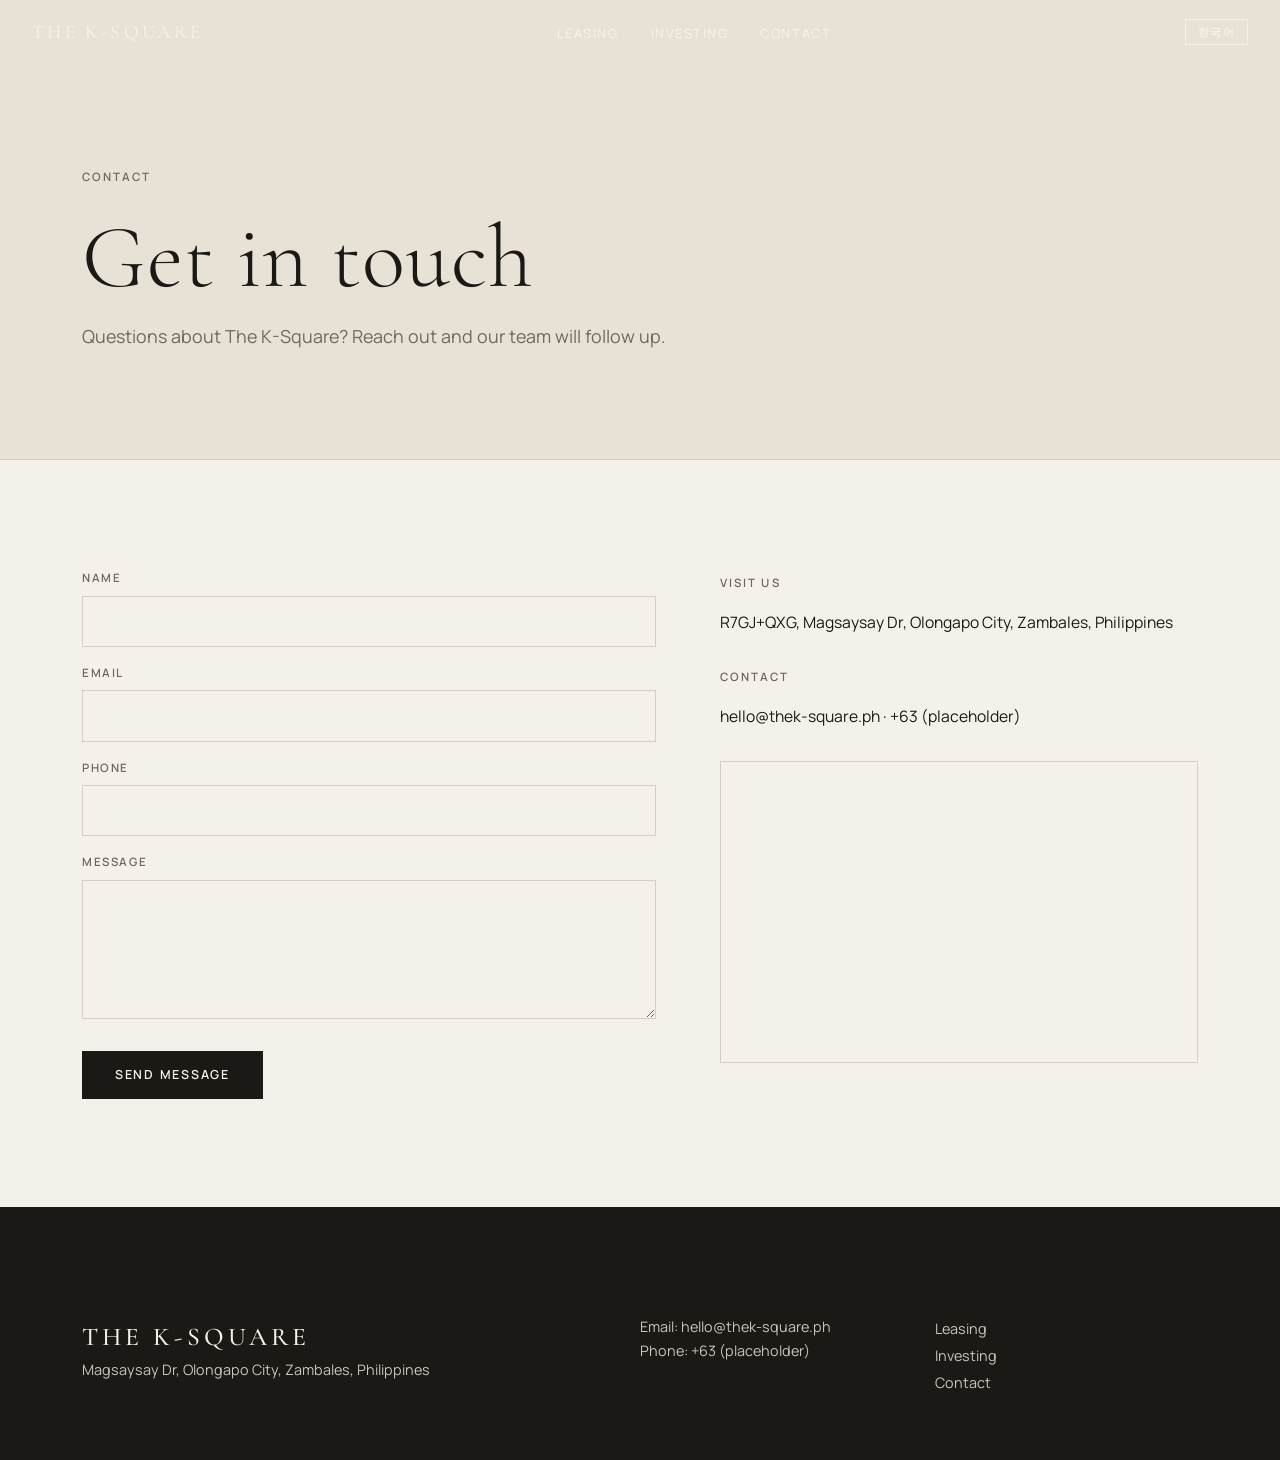
==== contact.html @ fbbb2852 "The K-Square marketing site" ====
<!DOCTYPE html>
<html lang="en">
<head>
  <meta charset="UTF-8">
  <meta name="viewport" content="width=device-width, initial-scale=1.0">
  <link rel="preconnect" href="https://fonts.googleapis.com">
  <link rel="preconnect" href="https://fonts.gstatic.com" crossorigin>
  <link rel="stylesheet" href="https://fonts.googleapis.com/css2?family=Cormorant+Garamond:wght@300;400;500&family=Manrope:wght@400;500;600;700&display=swap">
  <title data-i18n="contact.title">Contact — The K-Square</title>
  <link rel="stylesheet" href="css/tokens.css">
  <link rel="stylesheet" href="css/base.css">
  <link rel="stylesheet" href="css/components.css">
  <link rel="stylesheet" href="css/animations.css">
  <link rel="stylesheet" href="css/contact.css">
</head>
<body>

  <nav class="nav">
    <a href="index.html" class="nav__logo">THE K-SQUARE</a>
    <ul class="nav__links">
      <li><a href="leasing.html" data-i18n="nav.leasing">Leasing</a></li>
      <li><a href="investing.html" data-i18n="nav.investing">Investing</a></li>
      <li><a href="contact.html" data-i18n="nav.contact">Contact</a></li>
    </ul>
    <div class="nav__actions">
      <button class="nav__lang" id="lang-toggle" type="button" aria-label="View in Korean" data-lang-next="ko">한국어</button>
      <button class="nav__toggle" id="nav-toggle" aria-label="Toggle menu">&#9776;</button>
    </div>
  </nav>

  <header class="page-hero">
    <div class="container">
      <span class="label reveal" data-i18n="contact.hero.eyebrow">Contact</span>
      <h1 class="reveal reveal--stagger-1" data-i18n="contact.hero.title">Get in touch</h1>
      <p class="lead reveal reveal--stagger-2" data-i18n="contact.hero.lead">Questions about The K-Square? Reach out and our team will follow up.</p>
    </div>
  </header>

  <section class="section contact__layout">
    <div class="container contact__grid">
      <div class="reveal">
        <!-- Formspree: replace REPLACE_WITH_FORM_ID with your form's ID (https://formspree.io). Until then, the form shows a local confirmation. -->
        <form id="contact-form" action="https://formspree.io/f/REPLACE_WITH_FORM_ID" method="POST" novalidate>
          <label><span data-i18n="form.name">Name</span><input type="text" name="name" required></label>
          <label><span data-i18n="form.email">Email</span><input type="email" name="email" required></label>
          <label><span data-i18n="form.phone">Phone</span><input type="tel" name="phone"></label>
          <label><span data-i18n="form.message">Message</span><textarea name="message" rows="5" required></textarea></label>
          <button type="submit" class="btn btn--primary" data-i18n="form.send.message">Send Message</button>
        </form>
        <p class="form-confirmation" hidden data-i18n="contact.confirm">Thanks for reaching out — we'll respond shortly.</p>
      </div>
      <div class="contact__details reveal reveal--stagger-1">
        <span class="label" data-i18n="contact.visit">Visit Us</span>
        <p data-i18n="contact.address">R7GJ+QXG, Magsaysay Dr, Olongapo City, Zambales, Philippines</p>
        <span class="label" data-i18n="contact.contact">Contact</span>
        <p data-i18n="contact.details">hello@thek-square.ph · +63 (placeholder)</p>
        <div class="location__map">
          <iframe
            src="https://maps.google.com/maps?q=R7GJ%2BQXG+Magsaysay+Dr%2C+Olongapo+City%2C+Zambales&output=embed"
            width="100%" height="300" style="border:0;" loading="lazy"
            referrerpolicy="no-referrer-when-downgrade"
            title="Map of The K-Square location"></iframe>
        </div>
      </div>
    </div>
  </section>

  <footer class="footer">
    <div class="container footer__grid">
      <div><span class="nav__logo">THE K-SQUARE</span><p data-i18n="footer.address">Magsaysay Dr, Olongapo City, Zambales, Philippines</p></div>
      <div><p data-i18n="footer.email">Email: hello@thek-square.ph</p><p data-i18n="footer.phone">Phone: +63 (placeholder)</p></div>
      <div><a href="leasing.html" data-i18n="nav.leasing">Leasing</a><br><a href="investing.html" data-i18n="nav.investing">Investing</a><br><a href="contact.html" data-i18n="nav.contact">Contact</a></div>
    </div>
  </footer>

  <script src="js/i18n.js"></script>
  <script src="js/parallax.js"></script>
  <script src="js/scroll-reveal.js"></script>
  <script src="js/forms.js"></script>
  <script>
    document.getElementById('nav-toggle').addEventListener('click', () => {
      document.querySelector('.nav__links').classList.toggle('nav__links--open');
    });
    initForm('#contact-form');
  </script>
</body>
</html>
---- css/tokens.css ----
:root {
  /* Warm-neutral luxury palette */
  --color-paper: #F4F1EA;       /* default light canvas (warm bone) */
  --color-stone: #E7E1D6;       /* alt surface / banding / cards */
  --color-ink: #1B1916;         /* primary text; deep cinematic sections */
  --color-ink-muted: #6E685E;   /* secondary text, labels, captions */
  --color-line: #D6CFC2;        /* hairline rules, borders */
  --color-accent: #A98B68;      /* the only accent: clay/bronze */
  --color-accent-deep: #8A6F50; /* accent hover/active */

  /* Typography */
  --font-display: "Cormorant Garamond", Georgia, "Times New Roman", serif;
  --font-body: "Manrope", -apple-system, BlinkMacSystemFont, sans-serif;

  /* Spacing scale */
  --space-xs: 0.5rem;
  --space-sm: 1rem;
  --space-md: 2rem;
  --space-lg: 4rem;
  --space-xl: clamp(5rem, 12vh, 10rem);  /* section rhythm */
}
---- css/base.css ----
* { margin: 0; padding: 0; box-sizing: border-box; }

html { scroll-behavior: smooth; }

body {
  font-family: var(--font-body);
  background: var(--color-paper);
  color: var(--color-ink);
  line-height: 1.7;
  font-weight: 400;
  overflow-x: hidden;
  -webkit-font-smoothing: antialiased;
}

h1, h2, h3 {
  font-family: var(--font-display);
  font-weight: 300;          /* light, high-contrast serif */
  line-height: 1.05;
  letter-spacing: 0.01em;
}

h1 { font-size: clamp(2.75rem, 7vw, 6rem); }
h2 { font-size: clamp(2rem, 4.5vw, 3.75rem); }
h3 { font-size: clamp(1.4rem, 2.4vw, 2rem); font-weight: 400; }

p { font-size: clamp(0.98rem, 1.05vw, 1.1rem); max-width: 62ch; color: var(--color-ink); }

a { color: inherit; text-decoration: none; }
img, video { max-width: 100%; display: block; }

.container {
  width: 100%;
  max-width: 1180px;
  margin: 0 auto;
  padding: 0 var(--space-md);
}

.bleed { width: 100%; }

.section { padding: var(--space-xl) 0; }

/* Uppercase letter-spaced label, optionally with a numeral */
.label {
  display: inline-block;
  font-family: var(--font-body);
  font-size: 0.72rem;
  font-weight: 600;
  letter-spacing: 0.18em;
  text-transform: uppercase;
  color: var(--color-ink-muted);
  margin-bottom: var(--space-sm);
}

/* Oversized editorial numeral */
.numeral {
  font-family: var(--font-display);
  font-weight: 300;
  font-size: clamp(3rem, 8vw, 7rem);
  line-height: 1;
  color: var(--color-line);
}

.lead { font-size: clamp(1.05rem, 1.4vw, 1.3rem); color: var(--color-ink-muted); }

hr.rule { border: 0; height: 1px; background: var(--color-line); margin: var(--space-md) 0; }

@media (prefers-reduced-motion: reduce) {
  html { scroll-behavior: auto; }
  *, *::before, *::after {
    animation-duration: 0.01ms !important;
    transition-duration: 0.01ms !important;
  }
}
---- css/components.css ----
/* ---------- Nav ---------- */
.nav {
  position: fixed;
  top: 0; left: 0; right: 0;
  z-index: 100;
  display: flex;
  align-items: center;
  justify-content: space-between;
  padding: var(--space-sm) var(--space-md);
  background: transparent;
  transition: background 0.4s ease, box-shadow 0.4s ease, color 0.4s ease;
  color: var(--color-paper);
}
.nav--solid {
  background: var(--color-paper);
  color: var(--color-ink);
  box-shadow: 0 1px 0 var(--color-line);
}
.nav__logo {
  font-family: var(--font-display);
  font-weight: 500;
  font-size: 1.2rem;
  letter-spacing: 0.16em;
  text-transform: uppercase;
  color: inherit;
}
.nav__links { display: none; gap: var(--space-md); list-style: none; }
.nav__links a {
  color: inherit;
  font-size: 0.8rem;
  font-weight: 500;
  letter-spacing: 0.12em;
  text-transform: uppercase;
  position: relative;
}
.nav__links a::after {
  content: ""; position: absolute; left: 0; bottom: -4px;
  width: 0; height: 1px; background: var(--color-accent);
  transition: width 0.3s ease;
}
.nav__links a:hover::after { width: 100%; }
.nav__toggle {
  display: block; background: none; border: none;
  color: inherit; font-size: 1.5rem; cursor: pointer;
}
@media (min-width: 769px) {
  .nav__links { display: flex; }
  .nav__toggle { display: none; }
}
.nav__actions { display: flex; align-items: center; gap: var(--space-sm); }
.nav__lang {
  background: none;
  border: 1px solid currentColor;
  color: inherit;
  font-family: var(--font-body);
  font-size: 0.68rem;
  font-weight: 600;
  letter-spacing: 0.12em;
  text-transform: uppercase;
  padding: 0.4rem 0.75rem;
  cursor: pointer;
  line-height: 1;
  transition: color 0.3s ease, border-color 0.3s ease, background 0.3s ease;
}
.nav__lang:hover { color: var(--color-accent); border-color: var(--color-accent); }
.nav__links--open {
  display: flex; position: absolute; top: 100%; left: 0; right: 0;
  flex-direction: column; gap: var(--space-sm);
  background: var(--color-ink); color: var(--color-paper);
  padding: var(--space-md);
}
.nav__links--open a { color: var(--color-paper); }

/* ---------- Buttons ---------- */
.btn {
  display: inline-block;
  padding: 0.9rem 2rem;
  font-family: var(--font-body);
  font-weight: 600;
  font-size: 0.78rem;
  letter-spacing: 0.14em;
  text-transform: uppercase;
  border: 1px solid transparent;
  cursor: pointer;
  background: none;
  transition: background 0.3s ease, color 0.3s ease, border-color 0.3s ease;
}
.btn--primary {
  background: var(--color-ink);
  color: var(--color-paper);
  border-color: var(--color-ink);
}
.btn--primary:hover { background: var(--color-accent-deep); border-color: var(--color-accent-deep); }
.btn--ghost {
  background: transparent;
  color: currentColor;
  border-color: currentColor;
}
.btn--ghost:hover { color: var(--color-accent); border-color: var(--color-accent); }
/* Text link with accent underline */
.link-accent {
  font-weight: 600; font-size: 0.8rem; letter-spacing: 0.12em; text-transform: uppercase;
  border-bottom: 1px solid var(--color-accent); padding-bottom: 2px;
  transition: color 0.3s ease;
}
.link-accent:hover { color: var(--color-accent-deep); }

/* ---------- Generic card ---------- */
.card {
  background: var(--color-stone);
  border: 1px solid var(--color-line);
  padding: var(--space-md);
}

/* ---------- Plan card (architectural artifact) ---------- */
.plan-card {
  background: var(--color-paper);
  border: 1px solid var(--color-line);
  padding: var(--space-md);
  display: flex;
  flex-direction: column;
  gap: var(--space-sm);
}
.plan-card__figure {
  background: #FBFAF6;            /* slightly warm white mat behind the CAD drawing */
  border: 1px solid var(--color-line);
  padding: var(--space-sm);
}
.plan-card__figure img {
  width: 100%; height: auto;
  mix-blend-mode: multiply;       /* lets the warm mat tint the white CAD background */
}
.plan-card__meta { display: flex; align-items: baseline; justify-content: space-between; gap: var(--space-sm); }
.plan-card__area { font-family: var(--font-display); font-weight: 400; font-size: 1.4rem; color: var(--color-ink); }
.plan-card__zone { font-family: var(--font-display); font-weight: 400; font-size: 1.5rem; }

/* ---------- Stats strip ---------- */
.stats {
  display: grid;
  grid-template-columns: 1fr;
  gap: var(--space-md);
  border-top: 1px solid var(--color-line);
  border-bottom: 1px solid var(--color-line);
  padding: var(--space-lg) 0;
  text-align: center;
}
@media (min-width: 769px) { .stats { grid-template-columns: repeat(4, 1fr); } }
.stats__num { font-family: var(--font-display); font-weight: 300; font-size: clamp(2.2rem, 4vw, 3.4rem); line-height: 1; }
.stats__label { display: block; margin-top: var(--space-xs); font-size: 0.72rem; letter-spacing: 0.16em; text-transform: uppercase; color: var(--color-ink-muted); }

/* ---------- Footer ---------- */
.footer {
  background: var(--color-ink);
  color: var(--color-paper);
  padding: var(--space-xl) 0 var(--space-lg);
}
.footer__grid { display: grid; gap: var(--space-md); grid-template-columns: 1fr; }
@media (min-width: 769px) { .footer__grid { grid-template-columns: 2fr 1fr 1fr; } }
.footer .nav__logo { color: var(--color-paper); font-size: 1.6rem; }
.footer p, .footer a { color: var(--color-paper); opacity: 0.8; font-size: 0.9rem; }
.footer a:hover { color: var(--color-accent); opacity: 1; }

/* ---------- Forms ---------- */
form label {
  display: block;
  margin-bottom: var(--space-sm);
  font-size: 0.72rem;
  font-weight: 600;
  letter-spacing: 0.14em;
  text-transform: uppercase;
  color: var(--color-ink-muted);
}
form input, form select, form textarea {
  display: block;
  width: 100%;
  margin-top: var(--space-xs);
  padding: 0.85rem 1rem;
  font-family: var(--font-body);
  font-size: 1rem;
  color: var(--color-ink);
  background: var(--color-paper);
  border: 1px solid var(--color-line);
  border-radius: 0;
  text-transform: none;
  letter-spacing: 0;
}
form input:focus, form select:focus, form textarea:focus {
  outline: none; border-color: var(--color-accent);
}
form button[type="submit"] { margin-top: var(--space-sm); }
.form-error { display: block; color: #9B2D2D; font-size: 0.8rem; margin-top: 0.25rem; letter-spacing: 0; text-transform: none; }
.form-error--global { margin-top: var(--space-sm); font-size: 0.9rem; }
.field--invalid { border-color: #9B2D2D !important; }
.form-confirmation { font-family: var(--font-display); font-size: 1.5rem; font-weight: 400; color: var(--color-ink); }
---- css/animations.css ----
/* Scroll reveal — slower, softer than before */
.reveal {
  opacity: 0;
  transform: translateY(40px);
  transition: opacity 1.1s cubic-bezier(0.22, 1, 0.36, 1),
              transform 1.1s cubic-bezier(0.22, 1, 0.36, 1);
  will-change: opacity, transform;
}
.reveal--visible { opacity: 1; transform: translateY(0); }
.reveal--stagger-1 { transition-delay: 0.12s; }
.reveal--stagger-2 { transition-delay: 0.24s; }
.reveal--stagger-3 { transition-delay: 0.36s; }

/* Hero slow scale-in */
@keyframes heroScale {
  from { transform: scale(1.08); }
  to   { transform: scale(1); }
}
.hero__media {
  animation: heroScale 6s ease-out forwards;
  will-change: transform;
}

@media (prefers-reduced-motion: reduce) {
  .reveal { opacity: 1; transform: none; transition: none; }
  .hero__media { animation: none; }
}
---- css/contact.css ----
.page-hero {
  padding: clamp(8rem, 18vh, 12rem) 0 var(--space-xl);
  background: var(--color-stone);
  border-bottom: 1px solid var(--color-line);
}
.page-hero h1 { margin: var(--space-xs) 0 var(--space-sm); }

.contact__grid { display: grid; grid-template-columns: 1fr; gap: var(--space-lg); align-items: start; }
@media (min-width: 769px) { .contact__grid { grid-template-columns: 1.2fr 1fr; } }

.contact__details .label { margin-top: var(--space-md); }
.contact__details .label:first-child { margin-top: 0; }
.location__map { margin-top: var(--space-md); border: 1px solid var(--color-line); }
.location__map iframe { display: block; width: 100%; }
.form-confirmation { margin-top: var(--space-md); }
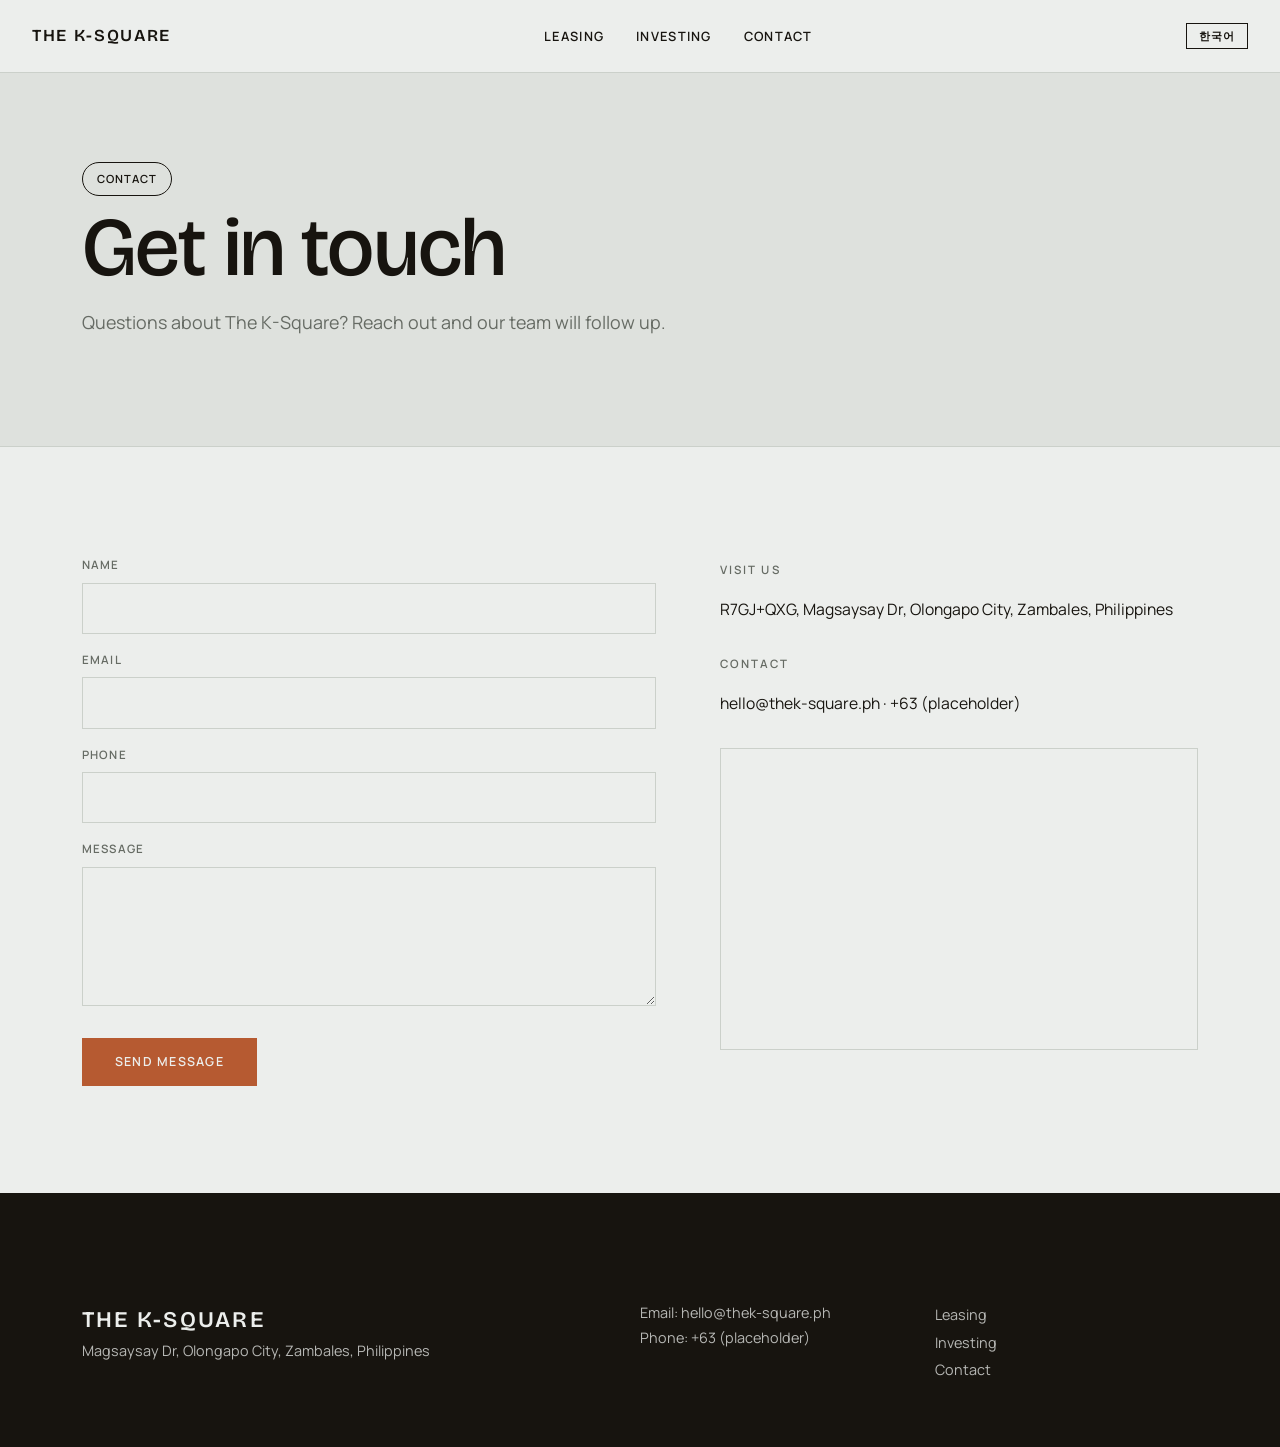
==== commit 216415e1: "Redesign: Terracotta+Slate design system, investment-grade content - New palette (cool slate + rust " ====
--- a/contact.html
+++ b/contact.html
@@ -5,8 +5,8 @@
   <meta name="viewport" content="width=device-width, initial-scale=1.0">
   <link rel="preconnect" href="https://fonts.googleapis.com">
   <link rel="preconnect" href="https://fonts.gstatic.com" crossorigin>
-  <link rel="stylesheet" href="https://fonts.googleapis.com/css2?family=Cormorant+Garamond:wght@300;400;500&family=Manrope:wght@400;500;600;700&display=swap">
-  <title data-i18n="contact.title">Contact — The K-Square</title>
+  <link rel="stylesheet" href="https://fonts.googleapis.com/css2?family=Bricolage+Grotesque:opsz,wght@12..96,400;12..96,500;12..96,600&family=Cormorant+Garamond:ital,wght@1,400;1,500&family=Manrope:wght@400;500;600;700&display=swap">
+  <title data-i18n="contact.title">Contact: The K-Square</title>
   <link rel="stylesheet" href="css/tokens.css">
   <link rel="stylesheet" href="css/base.css">
   <link rel="stylesheet" href="css/components.css">
@@ -15,7 +15,7 @@
 </head>
 <body>
 
-  <nav class="nav">
+  <nav class="nav nav--static">
     <a href="index.html" class="nav__logo">THE K-SQUARE</a>
     <ul class="nav__links">
       <li><a href="leasing.html" data-i18n="nav.leasing">Leasing</a></li>
@@ -30,7 +30,7 @@
 
   <header class="page-hero">
     <div class="container">
-      <span class="label reveal" data-i18n="contact.hero.eyebrow">Contact</span>
+      <span class="badge reveal" data-i18n="contact.hero.eyebrow">Contact</span>
       <h1 class="reveal reveal--stagger-1" data-i18n="contact.hero.title">Get in touch</h1>
       <p class="lead reveal reveal--stagger-2" data-i18n="contact.hero.lead">Questions about The K-Square? Reach out and our team will follow up.</p>
     </div>
@@ -47,7 +47,7 @@
           <label><span data-i18n="form.message">Message</span><textarea name="message" rows="5" required></textarea></label>
           <button type="submit" class="btn btn--primary" data-i18n="form.send.message">Send Message</button>
         </form>
-        <p class="form-confirmation" hidden data-i18n="contact.confirm">Thanks for reaching out — we'll respond shortly.</p>
+        <p class="form-confirmation" hidden data-i18n="contact.confirm">Thanks for reaching out, we'll respond shortly.</p>
       </div>
       <div class="contact__details reveal reveal--stagger-1">
         <span class="label" data-i18n="contact.visit">Visit Us</span>
--- a/css/tokens.css
+++ b/css/tokens.css
@@ -1,15 +1,17 @@
 :root {
-  /* Warm-neutral luxury palette */
-  --color-paper: #F4F1EA;       /* default light canvas (warm bone) */
-  --color-stone: #E7E1D6;       /* alt surface / banding / cards */
-  --color-ink: #1B1916;         /* primary text; deep cinematic sections */
-  --color-ink-muted: #6E685E;   /* secondary text, labels, captions */
-  --color-line: #D6CFC2;        /* hairline rules, borders */
-  --color-accent: #A98B68;      /* the only accent: clay/bronze */
-  --color-accent-deep: #8A6F50; /* accent hover/active */
+  /* Terracotta + Slate — cool neutral field, warm rust accent (harmonizes with
+     the walnut/clay interior photography without reaching for beige+brass). */
+  --color-paper: #ECEEEC;       /* default light canvas (cool slate-white) */
+  --color-stone: #DEE1DD;       /* alt surface / banding / cards */
+  --color-ink: #17140F;         /* primary text; deep cinematic sections */
+  --color-ink-muted: #666B64;   /* secondary text, labels, captions */
+  --color-line: #CBD0CA;        /* hairline rules, borders */
+  --color-accent: #B65A31;      /* the only accent: terracotta rust */
+  --color-accent-deep: #8F4322; /* accent hover/active */
 
   /* Typography */
-  --font-display: "Cormorant Garamond", Georgia, "Times New Roman", serif;
+  --font-display: "Bricolage Grotesque", "Manrope", -apple-system, sans-serif;
+  --font-serif: "Cormorant Garamond", Georgia, serif; /* reserved: pull-quotes only */
   --font-body: "Manrope", -apple-system, BlinkMacSystemFont, sans-serif;
 
   /* Spacing scale */
@@ -18,4 +20,8 @@
   --space-md: 2rem;
   --space-lg: 4rem;
   --space-xl: clamp(5rem, 12vh, 10rem);  /* section rhythm */
+
+  /* Shape (locked: sharp corners throughout, no rounded cards) */
+  --radius: 0;
+  --radius-pill: 999px; /* interactive pills/badges only */
 }
--- a/css/base.css
+++ b/css/base.css
@@ -14,14 +14,23 @@
 
 h1, h2, h3 {
   font-family: var(--font-display);
-  font-weight: 300;          /* light, high-contrast serif */
+  font-weight: 500;
   line-height: 1.05;
-  letter-spacing: 0.01em;
+  letter-spacing: -0.01em;
 }
 
-h1 { font-size: clamp(2.75rem, 7vw, 6rem); }
-h2 { font-size: clamp(2rem, 4.5vw, 3.75rem); }
-h3 { font-size: clamp(1.4rem, 2.4vw, 2rem); font-weight: 400; }
+h1 { font-size: clamp(2.5rem, 6.5vw, 5.25rem); }
+h2 { font-size: clamp(1.9rem, 4vw, 3.25rem); }
+h3 { font-size: clamp(1.3rem, 2.2vw, 1.75rem); font-weight: 500; }
+
+/* Reserved serif accent — pull-quotes and numerals only, never body headlines */
+.serif-quote {
+  font-family: var(--font-serif);
+  font-style: italic;
+  font-weight: 400;
+  line-height: 1.15;
+}
+.serif-quote em, .serif-quote i { padding-bottom: 0.15em; display: inline-block; }
 
 p { font-size: clamp(0.98rem, 1.05vw, 1.1rem); max-width: 62ch; color: var(--color-ink); }
 
@@ -51,10 +60,11 @@
   margin-bottom: var(--space-sm);
 }
 
-/* Oversized editorial numeral */
+/* Oversized editorial numeral (serif accent, intentional contrast to the grotesk display) */
 .numeral {
-  font-family: var(--font-display);
+  font-family: var(--font-serif);
   font-weight: 300;
+  font-style: italic;
   font-size: clamp(3rem, 8vw, 7rem);
   line-height: 1;
   color: var(--color-line);
--- a/css/components.css
+++ b/css/components.css
@@ -10,17 +10,19 @@
   background: transparent;
   transition: background 0.4s ease, box-shadow 0.4s ease, color 0.4s ease;
   color: var(--color-paper);
-}
-.nav--solid {
+  height: 72px;
+}
+.nav--solid,
+.nav--static {
   background: var(--color-paper);
   color: var(--color-ink);
   box-shadow: 0 1px 0 var(--color-line);
 }
 .nav__logo {
   font-family: var(--font-display);
-  font-weight: 500;
-  font-size: 1.2rem;
-  letter-spacing: 0.16em;
+  font-weight: 600;
+  font-size: 1.05rem;
+  letter-spacing: 0.1em;
   text-transform: uppercase;
   color: inherit;
 }
@@ -28,8 +30,8 @@
 .nav__links a {
   color: inherit;
   font-size: 0.8rem;
-  font-weight: 500;
-  letter-spacing: 0.12em;
+  font-weight: 600;
+  letter-spacing: 0.1em;
   text-transform: uppercase;
   position: relative;
 }
@@ -55,7 +57,7 @@
   font-family: var(--font-body);
   font-size: 0.68rem;
   font-weight: 600;
-  letter-spacing: 0.12em;
+  letter-spacing: 0.1em;
   text-transform: uppercase;
   padding: 0.4rem 0.75rem;
   cursor: pointer;
@@ -71,24 +73,27 @@
 }
 .nav__links--open a { color: var(--color-paper); }
 
-/* ---------- Buttons ---------- */
+/* ---------- Buttons (shape lock: sharp corners everywhere) ---------- */
 .btn {
   display: inline-block;
   padding: 0.9rem 2rem;
   font-family: var(--font-body);
   font-weight: 600;
   font-size: 0.78rem;
-  letter-spacing: 0.14em;
+  letter-spacing: 0.1em;
   text-transform: uppercase;
   border: 1px solid transparent;
+  border-radius: var(--radius);
   cursor: pointer;
   background: none;
-  transition: background 0.3s ease, color 0.3s ease, border-color 0.3s ease;
-}
+  transition: background 0.3s ease, color 0.3s ease, border-color 0.3s ease, transform 0.15s ease;
+  white-space: nowrap;
+}
+.btn:active { transform: translateY(1px); }
 .btn--primary {
-  background: var(--color-ink);
-  color: var(--color-paper);
-  border-color: var(--color-ink);
+  background: var(--color-accent);
+  color: var(--color-paper);
+  border-color: var(--color-accent);
 }
 .btn--primary:hover { background: var(--color-accent-deep); border-color: var(--color-accent-deep); }
 .btn--ghost {
@@ -99,11 +104,25 @@
 .btn--ghost:hover { color: var(--color-accent); border-color: var(--color-accent); }
 /* Text link with accent underline */
 .link-accent {
-  font-weight: 600; font-size: 0.8rem; letter-spacing: 0.12em; text-transform: uppercase;
+  font-weight: 600; font-size: 0.8rem; letter-spacing: 0.1em; text-transform: uppercase;
   border-bottom: 1px solid var(--color-accent); padding-bottom: 2px;
   transition: color 0.3s ease;
 }
 .link-accent:hover { color: var(--color-accent-deep); }
+
+/* ---------- Status badge / phase pill ---------- */
+.badge {
+  display: inline-flex;
+  align-items: center;
+  gap: 0.4em;
+  padding: 0.4rem 0.85rem;
+  border: 1px solid currentColor;
+  border-radius: var(--radius-pill);
+  font-size: 0.7rem;
+  font-weight: 600;
+  letter-spacing: 0.1em;
+  text-transform: uppercase;
+}
 
 /* ---------- Generic card ---------- */
 .card {
@@ -122,17 +141,17 @@
   gap: var(--space-sm);
 }
 .plan-card__figure {
-  background: #FBFAF6;            /* slightly warm white mat behind the CAD drawing */
+  background: #F6F7F5;            /* slightly cool white mat behind the CAD drawing */
   border: 1px solid var(--color-line);
   padding: var(--space-sm);
 }
 .plan-card__figure img {
   width: 100%; height: auto;
-  mix-blend-mode: multiply;       /* lets the warm mat tint the white CAD background */
+  mix-blend-mode: multiply;       /* lets the mat tint the white CAD background */
 }
 .plan-card__meta { display: flex; align-items: baseline; justify-content: space-between; gap: var(--space-sm); }
-.plan-card__area { font-family: var(--font-display); font-weight: 400; font-size: 1.4rem; color: var(--color-ink); }
-.plan-card__zone { font-family: var(--font-display); font-weight: 400; font-size: 1.5rem; }
+.plan-card__area { font-family: var(--font-body); font-weight: 700; font-size: 0.95rem; color: var(--color-accent); }
+.plan-card__zone { font-family: var(--font-display); font-weight: 600; font-size: 1.25rem; }
 
 /* ---------- Stats strip ---------- */
 .stats {
@@ -145,8 +164,82 @@
   text-align: center;
 }
 @media (min-width: 769px) { .stats { grid-template-columns: repeat(4, 1fr); } }
-.stats__num { font-family: var(--font-display); font-weight: 300; font-size: clamp(2.2rem, 4vw, 3.4rem); line-height: 1; }
-.stats__label { display: block; margin-top: var(--space-xs); font-size: 0.72rem; letter-spacing: 0.16em; text-transform: uppercase; color: var(--color-ink-muted); }
+.stats__num { font-family: var(--font-display); font-weight: 600; font-size: clamp(2.1rem, 3.6vw, 3.1rem); line-height: 1; }
+.stats__label { display: block; margin-top: var(--space-xs); font-size: 0.72rem; letter-spacing: 0.14em; text-transform: uppercase; color: var(--color-ink-muted); }
+
+/* ---------- Bento tile (asymmetric feature grid) ---------- */
+.bento {
+  display: grid;
+  grid-template-columns: 1fr;
+  gap: 1px;
+  background: var(--color-line);
+  border: 1px solid var(--color-line);
+  margin-top: var(--space-lg);
+}
+@media (min-width: 769px) { .bento { grid-template-columns: repeat(6, 1fr); } }
+.bento__tile {
+  background: var(--color-paper);
+  padding: var(--space-md);
+  display: flex;
+  flex-direction: column;
+  gap: var(--space-xs);
+}
+.bento__tile--wide { grid-column: span 6; }
+@media (min-width: 769px) {
+  .bento__tile--span4 { grid-column: span 4; }
+  .bento__tile--span2 { grid-column: span 2; }
+  .bento__tile--span3 { grid-column: span 3; }
+}
+.bento__tile--dark { background: var(--color-ink); color: var(--color-paper); }
+.bento__tile--dark .bento__num { color: var(--color-accent); }
+.bento__tile--media { padding: 0; position: relative; min-height: 260px; overflow: hidden; }
+.bento__tile--media img { position: absolute; inset: 0; width: 100%; height: 100%; object-fit: cover; transition: transform 1.2s cubic-bezier(0.22,1,0.36,1); }
+.bento__tile--media:hover img { transform: scale(1.045); }
+.bento__tile--media .bento__cap {
+  position: absolute; left: 0; right: 0; bottom: 0; z-index: 1;
+  padding: var(--space-md) var(--space-sm) var(--space-sm);
+  color: var(--color-paper);
+  background: linear-gradient(to top, rgba(23,20,15,0.82) 0%, rgba(23,20,15,0) 100%);
+}
+.bento__cap-title { font-family: var(--font-display); font-weight: 600; font-size: 1.05rem; }
+.bento__cap-meta { font-size: 0.72rem; letter-spacing: 0.1em; text-transform: uppercase; opacity: 0.85; margin-top: 0.2rem; }
+.bento__num { font-family: var(--font-serif); font-style: italic; font-size: 2.2rem; color: var(--color-line); }
+.bento__tile h3 { margin: 0.2rem 0 0.1rem; }
+.bento__tile p { font-size: 0.92rem; color: var(--color-ink-muted); }
+.bento__tile--dark p { color: rgba(236,238,236,0.72); }
+@media (prefers-reduced-motion: reduce) { .bento__tile--media:hover img { transform: none; } }
+
+/* ---------- Process timeline (leasing steps / development milestones) ---------- */
+.timeline {
+  display: grid;
+  grid-template-columns: 1fr;
+  gap: var(--space-md);
+  margin-top: var(--space-lg);
+}
+@media (min-width: 769px) { .timeline { grid-template-columns: repeat(4, 1fr); gap: 0; } }
+.timeline__step {
+  position: relative;
+  padding: var(--space-md) var(--space-sm) 0;
+  border-top: 2px solid var(--color-line);
+}
+@media (min-width: 769px) { .timeline__step { border-right: 1px solid var(--color-line); padding-right: var(--space-md); } }
+@media (min-width: 769px) { .timeline__step:last-child { border-right: none; } }
+.timeline__step--active { border-top-color: var(--color-accent); }
+.timeline__mark { font-family: var(--font-serif); font-style: italic; font-size: 1.6rem; color: var(--color-accent); }
+.timeline__step h3 { margin: 0.3rem 0 0.3rem; font-size: 1.05rem; }
+.timeline__step p { font-size: 0.88rem; color: var(--color-ink-muted); max-width: 34ch; }
+
+/* ---------- Pull-quote (reserved serif accent, max one per section) ---------- */
+.pull-quote {
+  font-family: var(--font-serif);
+  font-style: italic;
+  font-weight: 400;
+  line-height: 1.2;
+  font-size: clamp(1.15rem, 1.9vw, 1.5rem);
+  color: var(--color-ink-muted);
+  max-width: 40ch;
+  padding-bottom: 0.1em;
+}
 
 /* ---------- Footer ---------- */
 .footer {
@@ -156,8 +249,8 @@
 }
 .footer__grid { display: grid; gap: var(--space-md); grid-template-columns: 1fr; }
 @media (min-width: 769px) { .footer__grid { grid-template-columns: 2fr 1fr 1fr; } }
-.footer .nav__logo { color: var(--color-paper); font-size: 1.6rem; }
-.footer p, .footer a { color: var(--color-paper); opacity: 0.8; font-size: 0.9rem; }
+.footer .nav__logo { color: var(--color-paper); font-size: 1.4rem; }
+.footer p, .footer a { color: var(--color-paper); opacity: 0.75; font-size: 0.9rem; }
 .footer a:hover { color: var(--color-accent); opacity: 1; }
 
 /* ---------- Forms ---------- */
@@ -166,7 +259,7 @@
   margin-bottom: var(--space-sm);
   font-size: 0.72rem;
   font-weight: 600;
-  letter-spacing: 0.14em;
+  letter-spacing: 0.1em;
   text-transform: uppercase;
   color: var(--color-ink-muted);
 }
@@ -180,10 +273,11 @@
   color: var(--color-ink);
   background: var(--color-paper);
   border: 1px solid var(--color-line);
-  border-radius: 0;
+  border-radius: var(--radius);
   text-transform: none;
   letter-spacing: 0;
 }
+form input::placeholder, form textarea::placeholder { color: var(--color-ink-muted); opacity: 0.75; }
 form input:focus, form select:focus, form textarea:focus {
   outline: none; border-color: var(--color-accent);
 }
@@ -191,4 +285,4 @@
 .form-error { display: block; color: #9B2D2D; font-size: 0.8rem; margin-top: 0.25rem; letter-spacing: 0; text-transform: none; }
 .form-error--global { margin-top: var(--space-sm); font-size: 0.9rem; }
 .field--invalid { border-color: #9B2D2D !important; }
-.form-confirmation { font-family: var(--font-display); font-size: 1.5rem; font-weight: 400; color: var(--color-ink); }
+.form-confirmation { font-family: var(--font-display); font-size: 1.4rem; font-weight: 600; color: var(--color-ink); }
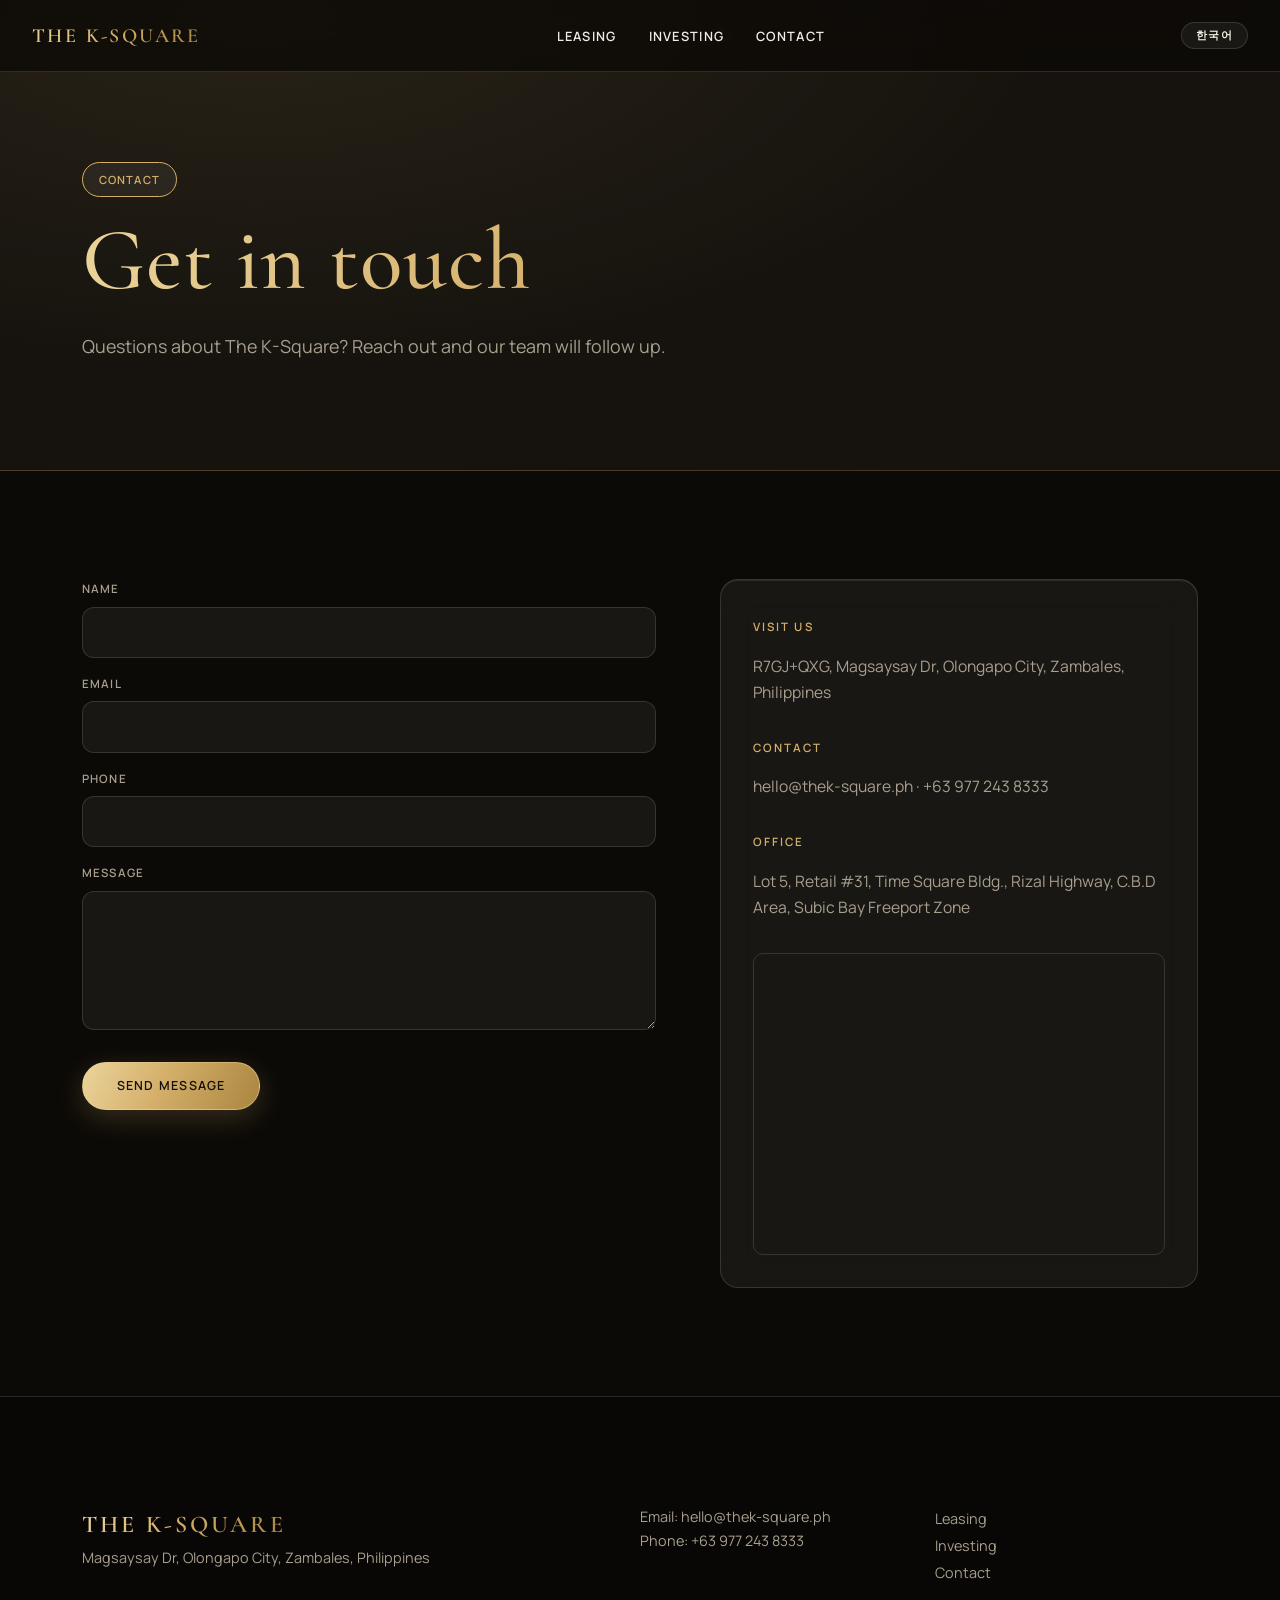
==== commit 0065328f: "feat(k-square): dark glass-gold redesign + expanding floor-panel slider Full S4 redesign to the dark" ====
--- a/contact.html
+++ b/contact.html
@@ -5,7 +5,7 @@
   <meta name="viewport" content="width=device-width, initial-scale=1.0">
   <link rel="preconnect" href="https://fonts.googleapis.com">
   <link rel="preconnect" href="https://fonts.gstatic.com" crossorigin>
-  <link rel="stylesheet" href="https://fonts.googleapis.com/css2?family=Bricolage+Grotesque:opsz,wght@12..96,400;12..96,500;12..96,600&family=Cormorant+Garamond:ital,wght@1,400;1,500&family=Manrope:wght@400;500;600;700&display=swap">
+  <link rel="stylesheet" href="https://fonts.googleapis.com/css2?family=Cormorant+Garamond:ital,wght@0,400;0,500;0,600;1,400;1,500&family=Manrope:wght@400;500;600;700&display=swap">
   <title data-i18n="contact.title">Contact: The K-Square</title>
   <link rel="stylesheet" href="css/tokens.css">
   <link rel="stylesheet" href="css/base.css">
@@ -53,7 +53,9 @@
         <span class="label" data-i18n="contact.visit">Visit Us</span>
         <p data-i18n="contact.address">R7GJ+QXG, Magsaysay Dr, Olongapo City, Zambales, Philippines</p>
         <span class="label" data-i18n="contact.contact">Contact</span>
-        <p data-i18n="contact.details">hello@thek-square.ph · +63 (placeholder)</p>
+        <p data-i18n="contact.details">hello@thek-square.ph · +63 977 243 8333</p>
+        <span class="label" data-i18n="contact.office">Office</span>
+        <p data-i18n="contact.office.address">Lot 5, Retail #31, Time Square Bldg., Rizal Highway, C.B.D Area, Subic Bay Freeport Zone</p>
         <div class="location__map">
           <iframe
             src="https://maps.google.com/maps?q=R7GJ%2BQXG+Magsaysay+Dr%2C+Olongapo+City%2C+Zambales&output=embed"
@@ -68,7 +70,7 @@
   <footer class="footer">
     <div class="container footer__grid">
       <div><span class="nav__logo">THE K-SQUARE</span><p data-i18n="footer.address">Magsaysay Dr, Olongapo City, Zambales, Philippines</p></div>
-      <div><p data-i18n="footer.email">Email: hello@thek-square.ph</p><p data-i18n="footer.phone">Phone: +63 (placeholder)</p></div>
+      <div><p data-i18n="footer.email">Email: hello@thek-square.ph</p><p data-i18n="footer.phone">Phone: +63 977 243 8333</p></div>
       <div><a href="leasing.html" data-i18n="nav.leasing">Leasing</a><br><a href="investing.html" data-i18n="nav.investing">Investing</a><br><a href="contact.html" data-i18n="nav.contact">Contact</a></div>
     </div>
   </footer>
--- a/css/tokens.css
+++ b/css/tokens.css
@@ -1,17 +1,24 @@
 :root {
-  /* Terracotta + Slate — cool neutral field, warm rust accent (harmonizes with
-     the walnut/clay interior photography without reaching for beige+brass). */
-  --color-paper: #ECEEEC;       /* default light canvas (cool slate-white) */
-  --color-stone: #DEE1DD;       /* alt surface / banding / cards */
-  --color-ink: #17140F;         /* primary text; deep cinematic sections */
-  --color-ink-muted: #666B64;   /* secondary text, labels, captions */
-  --color-line: #CBD0CA;        /* hairline rules, borders */
-  --color-accent: #B65A31;      /* the only accent: terracotta rust */
-  --color-accent-deep: #8F4322; /* accent hover/active */
+  /* Dark glass + champagne gold (per brand reference mockups).
+     Variable names kept from the light theme; values remapped for dark. */
+  --color-paper: #0C0A07;                    /* canvas: warm near-black */
+  --color-stone: #16130E;                    /* elevated surface / banding */
+  --color-ink: #F2EDE3;                      /* primary text: warm off-white */
+  --color-ink-muted: #A89F8E;                /* secondary text, labels, captions */
+  --color-line: rgba(214, 179, 106, 0.22);   /* hairline rules, gold-tinted */
+  --color-accent: #D4AF6A;                   /* champagne gold */
+  --color-accent-deep: #B08F4C;              /* gold hover/active */
+
+  /* Glass material */
+  --glass-bg: rgba(255, 255, 255, 0.055);
+  --glass-bg-strong: rgba(255, 255, 255, 0.09);
+  --glass-line: rgba(255, 255, 255, 0.13);
+  --glass-highlight: inset 0 1px 0 rgba(255, 255, 255, 0.09);
+  --glass-blur: 18px;
+  --gold-grad: linear-gradient(115deg, #EBD49B 0%, #D4AF6A 45%, #A9853F 100%);
 
   /* Typography */
-  --font-display: "Bricolage Grotesque", "Manrope", -apple-system, sans-serif;
-  --font-serif: "Cormorant Garamond", Georgia, serif; /* reserved: pull-quotes only */
+  --font-display: "Cormorant Garamond", Georgia, "Times New Roman", serif;
   --font-body: "Manrope", -apple-system, BlinkMacSystemFont, sans-serif;
 
   /* Spacing scale */
@@ -19,9 +26,9 @@
   --space-sm: 1rem;
   --space-md: 2rem;
   --space-lg: 4rem;
-  --space-xl: clamp(5rem, 12vh, 10rem);  /* section rhythm */
+  --space-xl: clamp(5rem, 12vh, 10rem);      /* section rhythm */
 
-  /* Shape (locked: sharp corners throughout, no rounded cards) */
-  --radius: 0;
-  --radius-pill: 999px; /* interactive pills/badges only */
+  /* Shape (locked: soft glass cards + pill interactives) */
+  --radius: 18px;
+  --radius-pill: 999px;
 }
--- a/css/base.css
+++ b/css/base.css
@@ -12,27 +12,39 @@
   -webkit-font-smoothing: antialiased;
 }
 
-h1, h2, h3 {
+h1, h2 {
   font-family: var(--font-display);
   font-weight: 500;
-  line-height: 1.05;
-  letter-spacing: -0.01em;
+  line-height: 1.08;
+  letter-spacing: 0.01em;
 }
 
-h1 { font-size: clamp(2.5rem, 6.5vw, 5.25rem); }
-h2 { font-size: clamp(1.9rem, 4vw, 3.25rem); }
-h3 { font-size: clamp(1.3rem, 2.2vw, 1.75rem); font-weight: 500; }
+/* Champagne-gold display headline (per brand reference) */
+h1 {
+  font-size: clamp(2.75rem, 7vw, 5.5rem);
+  background: var(--gold-grad);
+  -webkit-background-clip: text;
+  background-clip: text;
+  color: transparent;
+  padding-bottom: 0.08em;             /* keep descenders unclipped */
+}
+h2 { font-size: clamp(2rem, 4.2vw, 3.4rem); color: var(--color-ink); }
+h2.h--gold {
+  background: var(--gold-grad);
+  -webkit-background-clip: text;
+  background-clip: text;
+  color: transparent;
+  padding-bottom: 0.08em;
+}
+h3 {
+  font-family: var(--font-body);
+  font-weight: 600;
+  font-size: clamp(1.15rem, 1.9vw, 1.5rem);
+  line-height: 1.25;
+  color: var(--color-ink);
+}
 
-/* Reserved serif accent — pull-quotes and numerals only, never body headlines */
-.serif-quote {
-  font-family: var(--font-serif);
-  font-style: italic;
-  font-weight: 400;
-  line-height: 1.15;
-}
-.serif-quote em, .serif-quote i { padding-bottom: 0.15em; display: inline-block; }
-
-p { font-size: clamp(0.98rem, 1.05vw, 1.1rem); max-width: 62ch; color: var(--color-ink); }
+p { font-size: clamp(0.98rem, 1.05vw, 1.1rem); max-width: 62ch; color: var(--color-ink-muted); }
 
 a { color: inherit; text-decoration: none; }
 img, video { max-width: 100%; display: block; }
@@ -48,7 +60,7 @@
 
 .section { padding: var(--space-xl) 0; }
 
-/* Uppercase letter-spaced label, optionally with a numeral */
+/* Uppercase letter-spaced label */
 .label {
   display: inline-block;
   font-family: var(--font-body);
@@ -56,23 +68,44 @@
   font-weight: 600;
   letter-spacing: 0.18em;
   text-transform: uppercase;
-  color: var(--color-ink-muted);
+  color: var(--color-accent);
   margin-bottom: var(--space-sm);
 }
 
-/* Oversized editorial numeral (serif accent, intentional contrast to the grotesk display) */
+/* Oversized editorial numeral */
 .numeral {
-  font-family: var(--font-serif);
-  font-weight: 300;
+  font-family: var(--font-display);
+  font-weight: 400;
   font-style: italic;
-  font-size: clamp(3rem, 8vw, 7rem);
-  line-height: 1;
-  color: var(--color-line);
+  font-size: clamp(3rem, 8vw, 6rem);
+  line-height: 1.1;
+  color: var(--color-accent);
+  opacity: 0.45;
 }
 
 .lead { font-size: clamp(1.05rem, 1.4vw, 1.3rem); color: var(--color-ink-muted); }
 
 hr.rule { border: 0; height: 1px; background: var(--color-line); margin: var(--space-md) 0; }
+
+/* Glass material (frosted panel; approximation, not a native platform material) */
+.glass {
+  background: var(--glass-bg);
+  border: 1px solid var(--glass-line);
+  border-radius: var(--radius);
+  box-shadow: var(--glass-highlight), 0 24px 60px rgba(0, 0, 0, 0.35);
+  backdrop-filter: blur(var(--glass-blur)) saturate(140%);
+  -webkit-backdrop-filter: blur(var(--glass-blur)) saturate(140%);
+}
+@supports not (backdrop-filter: blur(1px)) {
+  .glass { background: #17140F; }
+}
+@media (prefers-reduced-transparency: reduce) {
+  .glass {
+    background: #17140F;
+    backdrop-filter: none;
+    -webkit-backdrop-filter: none;
+  }
+}
 
 @media (prefers-reduced-motion: reduce) {
   html { scroll-behavior: auto; }
--- a/css/components.css
+++ b/css/components.css
@@ -1,4 +1,4 @@
-/* ---------- Nav ---------- */
+/* ---------- Nav (frosted glass bar) ---------- */
 .nav {
   position: fixed;
   top: 0; left: 0; right: 0;
@@ -7,28 +7,36 @@
   align-items: center;
   justify-content: space-between;
   padding: var(--space-sm) var(--space-md);
-  background: transparent;
-  transition: background 0.4s ease, box-shadow 0.4s ease, color 0.4s ease;
-  color: var(--color-paper);
   height: 72px;
+  color: var(--color-ink);
+  background: rgba(12, 10, 7, 0.35);
+  border-bottom: 1px solid transparent;
+  backdrop-filter: blur(14px) saturate(140%);
+  -webkit-backdrop-filter: blur(14px) saturate(140%);
+  transition: background 0.4s ease, border-color 0.4s ease;
 }
 .nav--solid,
 .nav--static {
-  background: var(--color-paper);
-  color: var(--color-ink);
-  box-shadow: 0 1px 0 var(--color-line);
+  background: rgba(12, 10, 7, 0.78);
+  border-bottom-color: var(--glass-line);
+}
+@supports not (backdrop-filter: blur(1px)) {
+  .nav, .nav--solid, .nav--static { background: rgba(12, 10, 7, 0.92); }
 }
 .nav__logo {
   font-family: var(--font-display);
   font-weight: 600;
-  font-size: 1.05rem;
-  letter-spacing: 0.1em;
-  text-transform: uppercase;
-  color: inherit;
+  font-size: 1.25rem;
+  letter-spacing: 0.12em;
+  text-transform: uppercase;
+  background: var(--gold-grad);
+  -webkit-background-clip: text;
+  background-clip: text;
+  color: transparent;
 }
 .nav__links { display: none; gap: var(--space-md); list-style: none; }
 .nav__links a {
-  color: inherit;
+  color: var(--color-ink);
   font-size: 0.8rem;
   font-weight: 600;
   letter-spacing: 0.1em;
@@ -41,9 +49,10 @@
   transition: width 0.3s ease;
 }
 .nav__links a:hover::after { width: 100%; }
+.nav__links a:hover { color: var(--color-accent); }
 .nav__toggle {
   display: block; background: none; border: none;
-  color: inherit; font-size: 1.5rem; cursor: pointer;
+  color: var(--color-ink); font-size: 1.5rem; cursor: pointer;
 }
 @media (min-width: 769px) {
   .nav__links { display: flex; }
@@ -51,15 +60,16 @@
 }
 .nav__actions { display: flex; align-items: center; gap: var(--space-sm); }
 .nav__lang {
-  background: none;
-  border: 1px solid currentColor;
-  color: inherit;
+  background: var(--glass-bg);
+  border: 1px solid var(--glass-line);
+  border-radius: var(--radius-pill);
+  color: var(--color-ink);
   font-family: var(--font-body);
   font-size: 0.68rem;
   font-weight: 600;
   letter-spacing: 0.1em;
   text-transform: uppercase;
-  padding: 0.4rem 0.75rem;
+  padding: 0.45rem 0.9rem;
   cursor: pointer;
   line-height: 1;
   transition: color 0.3s ease, border-color 0.3s ease, background 0.3s ease;
@@ -68,81 +78,97 @@
 .nav__links--open {
   display: flex; position: absolute; top: 100%; left: 0; right: 0;
   flex-direction: column; gap: var(--space-sm);
-  background: var(--color-ink); color: var(--color-paper);
+  background: rgba(12, 10, 7, 0.96); color: var(--color-ink);
   padding: var(--space-md);
-}
-.nav__links--open a { color: var(--color-paper); }
-
-/* ---------- Buttons (shape lock: sharp corners everywhere) ---------- */
+  border-bottom: 1px solid var(--glass-line);
+}
+.nav__links--open a { color: var(--color-ink); }
+
+/* ---------- Buttons (pill, gold) ---------- */
 .btn {
   display: inline-block;
-  padding: 0.9rem 2rem;
+  padding: 0.9rem 2.1rem;
   font-family: var(--font-body);
   font-weight: 600;
   font-size: 0.78rem;
   letter-spacing: 0.1em;
   text-transform: uppercase;
   border: 1px solid transparent;
-  border-radius: var(--radius);
+  border-radius: var(--radius-pill);
   cursor: pointer;
   background: none;
-  transition: background 0.3s ease, color 0.3s ease, border-color 0.3s ease, transform 0.15s ease;
+  transition: background 0.3s ease, color 0.3s ease, border-color 0.3s ease,
+              box-shadow 0.3s ease, transform 0.15s ease;
   white-space: nowrap;
 }
 .btn:active { transform: translateY(1px); }
 .btn--primary {
-  background: var(--color-accent);
-  color: var(--color-paper);
+  background: var(--gold-grad);
+  color: #14100A;
+  border-color: rgba(235, 212, 155, 0.5);
+  box-shadow: 0 8px 28px rgba(212, 175, 106, 0.22);
+}
+.btn--primary:hover { box-shadow: 0 10px 34px rgba(212, 175, 106, 0.38); filter: brightness(1.06); }
+.btn--ghost {
+  background: var(--glass-bg);
+  color: var(--color-accent);
   border-color: var(--color-accent);
-}
-.btn--primary:hover { background: var(--color-accent-deep); border-color: var(--color-accent-deep); }
-.btn--ghost {
-  background: transparent;
-  color: currentColor;
-  border-color: currentColor;
-}
-.btn--ghost:hover { color: var(--color-accent); border-color: var(--color-accent); }
+  backdrop-filter: blur(8px);
+  -webkit-backdrop-filter: blur(8px);
+}
+.btn--ghost:hover { background: rgba(212, 175, 106, 0.12); border-color: #EBD49B; color: #EBD49B; }
 /* Text link with accent underline */
 .link-accent {
   font-weight: 600; font-size: 0.8rem; letter-spacing: 0.1em; text-transform: uppercase;
+  color: var(--color-accent);
   border-bottom: 1px solid var(--color-accent); padding-bottom: 2px;
-  transition: color 0.3s ease;
-}
-.link-accent:hover { color: var(--color-accent-deep); }
+  transition: color 0.3s ease, border-color 0.3s ease;
+}
+.link-accent:hover { color: #EBD49B; border-color: #EBD49B; }
 
 /* ---------- Status badge / phase pill ---------- */
 .badge {
   display: inline-flex;
   align-items: center;
   gap: 0.4em;
-  padding: 0.4rem 0.85rem;
-  border: 1px solid currentColor;
+  padding: 0.45rem 1rem;
+  color: var(--color-accent);
+  background: var(--glass-bg);
+  border: 1px solid var(--color-accent);
   border-radius: var(--radius-pill);
   font-size: 0.7rem;
   font-weight: 600;
   letter-spacing: 0.1em;
   text-transform: uppercase;
+  backdrop-filter: blur(8px);
+  -webkit-backdrop-filter: blur(8px);
 }
 
 /* ---------- Generic card ---------- */
 .card {
-  background: var(--color-stone);
-  border: 1px solid var(--color-line);
+  background: var(--glass-bg);
+  border: 1px solid var(--glass-line);
+  border-radius: var(--radius);
+  box-shadow: var(--glass-highlight);
   padding: var(--space-md);
 }
 
-/* ---------- Plan card (architectural artifact) ---------- */
+/* ---------- Plan card (architectural artifact on glass) ---------- */
 .plan-card {
-  background: var(--color-paper);
-  border: 1px solid var(--color-line);
+  background: var(--glass-bg);
+  border: 1px solid var(--glass-line);
+  border-radius: var(--radius);
+  box-shadow: var(--glass-highlight), 0 24px 60px rgba(0, 0, 0, 0.3);
+  backdrop-filter: blur(var(--glass-blur));
+  -webkit-backdrop-filter: blur(var(--glass-blur));
   padding: var(--space-md);
   display: flex;
   flex-direction: column;
   gap: var(--space-sm);
 }
 .plan-card__figure {
-  background: #F6F7F5;            /* slightly cool white mat behind the CAD drawing */
-  border: 1px solid var(--color-line);
+  background: #F6F3EC;            /* light mat keeps the CAD drawing legible on dark */
+  border-radius: calc(var(--radius) - 8px);
   padding: var(--space-sm);
 }
 .plan-card__figure img {
@@ -151,7 +177,7 @@
 }
 .plan-card__meta { display: flex; align-items: baseline; justify-content: space-between; gap: var(--space-sm); }
 .plan-card__area { font-family: var(--font-body); font-weight: 700; font-size: 0.95rem; color: var(--color-accent); }
-.plan-card__zone { font-family: var(--font-display); font-weight: 600; font-size: 1.25rem; }
+.plan-card__zone { font-family: var(--font-display); font-weight: 600; font-size: 1.5rem; color: var(--color-ink); }
 
 /* ---------- Stats strip ---------- */
 .stats {
@@ -164,96 +190,181 @@
   text-align: center;
 }
 @media (min-width: 769px) { .stats { grid-template-columns: repeat(4, 1fr); } }
-.stats__num { font-family: var(--font-display); font-weight: 600; font-size: clamp(2.1rem, 3.6vw, 3.1rem); line-height: 1; }
+.stats__num {
+  font-family: var(--font-display);
+  font-weight: 500;
+  font-variant-numeric: lining-nums;
+  font-feature-settings: "lnum" 1;
+  font-size: clamp(2.2rem, 4vw, 3.4rem);
+  line-height: 1;
+  background: var(--gold-grad);
+  -webkit-background-clip: text;
+  background-clip: text;
+  color: transparent;
+}
 .stats__label { display: block; margin-top: var(--space-xs); font-size: 0.72rem; letter-spacing: 0.14em; text-transform: uppercase; color: var(--color-ink-muted); }
 
-/* ---------- Bento tile (asymmetric feature grid) ---------- */
+/* ---------- Bento tile (glass feature grid) ---------- */
 .bento {
   display: grid;
   grid-template-columns: 1fr;
-  gap: 1px;
-  background: var(--color-line);
-  border: 1px solid var(--color-line);
+  gap: var(--space-sm);
   margin-top: var(--space-lg);
 }
 @media (min-width: 769px) { .bento { grid-template-columns: repeat(6, 1fr); } }
 .bento__tile {
-  background: var(--color-paper);
+  background: var(--glass-bg);
+  border: 1px solid var(--glass-line);
+  border-radius: var(--radius);
+  box-shadow: var(--glass-highlight);
+  backdrop-filter: blur(var(--glass-blur));
+  -webkit-backdrop-filter: blur(var(--glass-blur));
   padding: var(--space-md);
   display: flex;
   flex-direction: column;
   gap: var(--space-xs);
-}
-.bento__tile--wide { grid-column: span 6; }
+  overflow: hidden;
+}
+.bento__tile--wide { grid-column: span 1; }
 @media (min-width: 769px) {
+  .bento__tile--wide { grid-column: span 6; }
   .bento__tile--span4 { grid-column: span 4; }
   .bento__tile--span2 { grid-column: span 2; }
   .bento__tile--span3 { grid-column: span 3; }
 }
-.bento__tile--dark { background: var(--color-ink); color: var(--color-paper); }
-.bento__tile--dark .bento__num { color: var(--color-accent); }
-.bento__tile--media { padding: 0; position: relative; min-height: 260px; overflow: hidden; }
+.bento__tile--dark { background: rgba(212, 175, 106, 0.07); border-color: rgba(212, 175, 106, 0.3); }
+.bento__tile--media { padding: 0; position: relative; min-height: 280px; }
 .bento__tile--media img { position: absolute; inset: 0; width: 100%; height: 100%; object-fit: cover; transition: transform 1.2s cubic-bezier(0.22,1,0.36,1); }
 .bento__tile--media:hover img { transform: scale(1.045); }
 .bento__tile--media .bento__cap {
   position: absolute; left: 0; right: 0; bottom: 0; z-index: 1;
   padding: var(--space-md) var(--space-sm) var(--space-sm);
-  color: var(--color-paper);
-  background: linear-gradient(to top, rgba(23,20,15,0.82) 0%, rgba(23,20,15,0) 100%);
-}
-.bento__cap-title { font-family: var(--font-display); font-weight: 600; font-size: 1.05rem; }
+  color: var(--color-ink);
+  background: linear-gradient(to top, rgba(8, 7, 5, 0.88) 0%, rgba(8, 7, 5, 0) 100%);
+}
+.bento__cap-title { font-family: var(--font-display); font-weight: 600; font-size: 1.35rem; color: #EBD49B; }
 .bento__cap-meta { font-size: 0.72rem; letter-spacing: 0.1em; text-transform: uppercase; opacity: 0.85; margin-top: 0.2rem; }
-.bento__num { font-family: var(--font-serif); font-style: italic; font-size: 2.2rem; color: var(--color-line); }
 .bento__tile h3 { margin: 0.2rem 0 0.1rem; }
 .bento__tile p { font-size: 0.92rem; color: var(--color-ink-muted); }
-.bento__tile--dark p { color: rgba(236,238,236,0.72); }
 @media (prefers-reduced-motion: reduce) { .bento__tile--media:hover img { transform: none; } }
 
-/* ---------- Process timeline (leasing steps / development milestones) ---------- */
+/* ---------- Process timeline ---------- */
 .timeline {
   display: grid;
   grid-template-columns: 1fr;
   gap: var(--space-md);
   margin-top: var(--space-lg);
 }
-@media (min-width: 769px) { .timeline { grid-template-columns: repeat(4, 1fr); gap: 0; } }
+@media (min-width: 769px) { .timeline { grid-template-columns: repeat(4, 1fr); gap: var(--space-md); } }
+.timeline--3 { }
+@media (min-width: 769px) { .timeline--3 { grid-template-columns: repeat(3, 1fr); } }
 .timeline__step {
   position: relative;
-  padding: var(--space-md) var(--space-sm) 0;
-  border-top: 2px solid var(--color-line);
-}
-@media (min-width: 769px) { .timeline__step { border-right: 1px solid var(--color-line); padding-right: var(--space-md); } }
-@media (min-width: 769px) { .timeline__step:last-child { border-right: none; } }
+  padding: var(--space-md) var(--space-sm) var(--space-md);
+  border-top: 2px solid var(--glass-line);
+}
 .timeline__step--active { border-top-color: var(--color-accent); }
-.timeline__mark { font-family: var(--font-serif); font-style: italic; font-size: 1.6rem; color: var(--color-accent); }
+.timeline__mark {
+  font-family: var(--font-display);
+  font-style: italic;
+  font-size: 1.7rem;
+  background: var(--gold-grad);
+  -webkit-background-clip: text;
+  background-clip: text;
+  color: transparent;
+}
 .timeline__step h3 { margin: 0.3rem 0 0.3rem; font-size: 1.05rem; }
 .timeline__step p { font-size: 0.88rem; color: var(--color-ink-muted); max-width: 34ch; }
 
-/* ---------- Pull-quote (reserved serif accent, max one per section) ---------- */
+/* ---------- Partner tier cards ---------- */
+.tiers {
+  display: grid;
+  grid-template-columns: 1fr;
+  gap: var(--space-md);
+  margin-top: var(--space-lg);
+  align-items: stretch;
+}
+@media (min-width: 769px) { .tiers { grid-template-columns: repeat(3, 1fr); } }
+.tier {
+  background: var(--glass-bg);
+  border: 1px solid var(--glass-line);
+  border-radius: var(--radius);
+  box-shadow: var(--glass-highlight), 0 24px 60px rgba(0, 0, 0, 0.3);
+  backdrop-filter: blur(var(--glass-blur));
+  -webkit-backdrop-filter: blur(var(--glass-blur));
+  padding: var(--space-md);
+  display: flex;
+  flex-direction: column;
+  gap: var(--space-sm);
+}
+.tier--featured {
+  border-color: rgba(212, 175, 106, 0.55);
+  background: rgba(212, 175, 106, 0.07);
+  box-shadow: var(--glass-highlight), 0 24px 70px rgba(212, 175, 106, 0.12);
+}
+.tier__name {
+  font-size: 0.72rem;
+  font-weight: 700;
+  letter-spacing: 0.18em;
+  text-transform: uppercase;
+  color: var(--color-accent);
+}
+.tier__amount {
+  font-family: var(--font-display);
+  font-weight: 500;
+  font-variant-numeric: lining-nums;
+  font-feature-settings: "lnum" 1;
+  font-size: clamp(2.4rem, 4vw, 3.2rem);
+  line-height: 1;
+  background: var(--gold-grad);
+  -webkit-background-clip: text;
+  background-clip: text;
+  color: transparent;
+  padding-bottom: 0.08em;
+}
+.tier__amount small { font-size: 0.4em; letter-spacing: 0.06em; }
+.tier__rate { font-weight: 600; color: var(--color-ink); font-size: 1rem; }
+.tier__list { list-style: none; display: grid; gap: 0.55rem; margin-top: var(--space-xs); }
+.tier__list li {
+  font-size: 0.9rem;
+  color: var(--color-ink-muted);
+  padding-left: 1.1rem;
+  position: relative;
+}
+.tier__list li::before {
+  content: "";
+  position: absolute; left: 0; top: 0.52em;
+  width: 0.45rem; height: 1px;
+  background: var(--color-accent);
+}
+.tiers__note { margin-top: var(--space-md); font-size: 0.85rem; color: var(--color-ink-muted); max-width: 70ch; }
+
+/* ---------- Pull-quote ---------- */
 .pull-quote {
-  font-family: var(--font-serif);
+  font-family: var(--font-display);
   font-style: italic;
   font-weight: 400;
-  line-height: 1.2;
-  font-size: clamp(1.15rem, 1.9vw, 1.5rem);
-  color: var(--color-ink-muted);
-  max-width: 40ch;
+  line-height: 1.25;
+  font-size: clamp(1.3rem, 2.2vw, 1.8rem);
+  color: #EBD49B;
+  max-width: 44ch;
   padding-bottom: 0.1em;
 }
 
 /* ---------- Footer ---------- */
 .footer {
-  background: var(--color-ink);
-  color: var(--color-paper);
+  background: #080705;
+  color: var(--color-ink);
+  border-top: 1px solid var(--glass-line);
   padding: var(--space-xl) 0 var(--space-lg);
 }
 .footer__grid { display: grid; gap: var(--space-md); grid-template-columns: 1fr; }
 @media (min-width: 769px) { .footer__grid { grid-template-columns: 2fr 1fr 1fr; } }
-.footer .nav__logo { color: var(--color-paper); font-size: 1.4rem; }
-.footer p, .footer a { color: var(--color-paper); opacity: 0.75; font-size: 0.9rem; }
-.footer a:hover { color: var(--color-accent); opacity: 1; }
-
-/* ---------- Forms ---------- */
+.footer .nav__logo { font-size: 1.5rem; }
+.footer p, .footer a { color: var(--color-ink-muted); font-size: 0.9rem; }
+.footer a:hover { color: var(--color-accent); }
+
+/* ---------- Forms (dark glass) ---------- */
 form label {
   display: block;
   margin-bottom: var(--space-sm);
@@ -271,18 +382,29 @@
   font-family: var(--font-body);
   font-size: 1rem;
   color: var(--color-ink);
-  background: var(--color-paper);
-  border: 1px solid var(--color-line);
-  border-radius: var(--radius);
+  background: var(--glass-bg);
+  border: 1px solid var(--glass-line);
+  border-radius: 12px;
   text-transform: none;
   letter-spacing: 0;
 }
-form input::placeholder, form textarea::placeholder { color: var(--color-ink-muted); opacity: 0.75; }
+form select { appearance: none; }
+form select option { background: #17140F; color: var(--color-ink); }
+form input::placeholder, form textarea::placeholder { color: var(--color-ink-muted); opacity: 0.7; }
 form input:focus, form select:focus, form textarea:focus {
   outline: none; border-color: var(--color-accent);
+  box-shadow: 0 0 0 3px rgba(212, 175, 106, 0.18);
 }
 form button[type="submit"] { margin-top: var(--space-sm); }
-.form-error { display: block; color: #9B2D2D; font-size: 0.8rem; margin-top: 0.25rem; letter-spacing: 0; text-transform: none; }
+.form-error { display: block; color: #E08A8A; font-size: 0.8rem; margin-top: 0.25rem; letter-spacing: 0; text-transform: none; }
 .form-error--global { margin-top: var(--space-sm); font-size: 0.9rem; }
-.field--invalid { border-color: #9B2D2D !important; }
-.form-confirmation { font-family: var(--font-display); font-size: 1.4rem; font-weight: 600; color: var(--color-ink); }
+.field--invalid { border-color: #E08A8A !important; }
+.form-confirmation {
+  font-family: var(--font-display);
+  font-size: 1.6rem;
+  font-weight: 500;
+  background: var(--gold-grad);
+  -webkit-background-clip: text;
+  background-clip: text;
+  color: transparent;
+}
--- a/css/contact.css
+++ b/css/contact.css
@@ -1,15 +1,31 @@
 .page-hero {
   padding: clamp(8rem, 18vh, 12rem) 0 var(--space-xl);
-  background: var(--color-stone);
+  background:
+    radial-gradient(ellipse at 20% 0%, rgba(212, 175, 106, 0.10) 0%, rgba(212, 175, 106, 0) 55%),
+    var(--color-stone);
   border-bottom: 1px solid var(--color-line);
 }
-.page-hero h1 { margin: var(--space-xs) 0 var(--space-sm); }
+.page-hero h1 { margin: var(--space-sm) 0 var(--space-sm); }
 
 .contact__grid { display: grid; grid-template-columns: 1fr; gap: var(--space-lg); align-items: start; }
 @media (min-width: 769px) { .contact__grid { grid-template-columns: 1.2fr 1fr; } }
 
+.contact__details {
+  background: var(--glass-bg);
+  border: 1px solid var(--glass-line);
+  border-radius: var(--radius);
+  box-shadow: var(--glass-highlight);
+  backdrop-filter: blur(var(--glass-blur));
+  -webkit-backdrop-filter: blur(var(--glass-blur));
+  padding: var(--space-md);
+}
 .contact__details .label { margin-top: var(--space-md); }
 .contact__details .label:first-child { margin-top: 0; }
-.location__map { margin-top: var(--space-md); border: 1px solid var(--color-line); }
-.location__map iframe { display: block; width: 100%; }
+.location__map {
+  margin-top: var(--space-md);
+  border: 1px solid var(--glass-line);
+  border-radius: calc(var(--radius) - 8px);
+  overflow: hidden;
+}
+.location__map iframe { display: block; width: 100%; filter: grayscale(0.35) contrast(0.95); }
 .form-confirmation { margin-top: var(--space-md); }
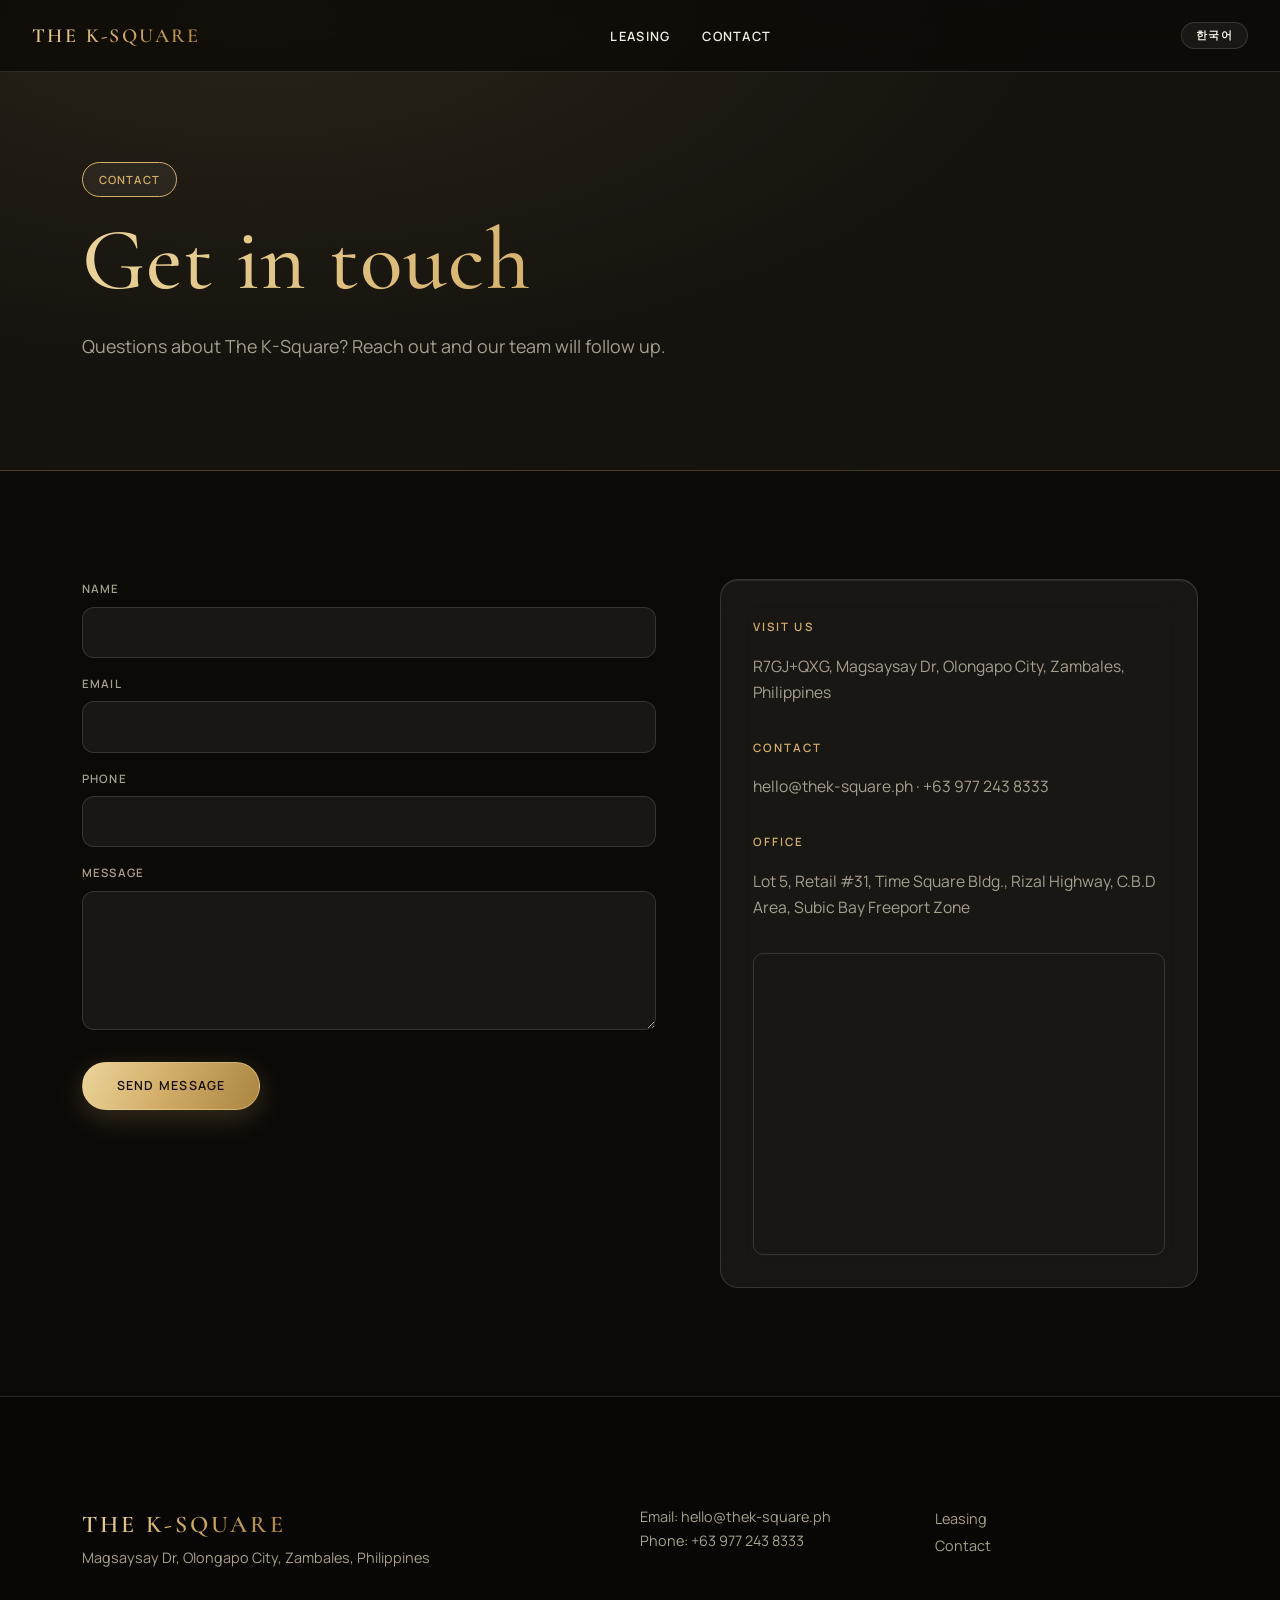
==== commit 2172e12f: "Hide investing page, replace brochure with Lease.pdf, fix mobile floor titles - Hide Investing from " ====
--- a/contact.html
+++ b/contact.html
@@ -19,7 +19,9 @@
     <a href="index.html" class="nav__logo">THE K-SQUARE</a>
     <ul class="nav__links">
       <li><a href="leasing.html" data-i18n="nav.leasing">Leasing</a></li>
+      <!-- HIDDEN(investing): unhide to restore the Investing nav link
       <li><a href="investing.html" data-i18n="nav.investing">Investing</a></li>
+      -->
       <li><a href="contact.html" data-i18n="nav.contact">Contact</a></li>
     </ul>
     <div class="nav__actions">
@@ -71,7 +73,7 @@
     <div class="container footer__grid">
       <div><span class="nav__logo">THE K-SQUARE</span><p data-i18n="footer.address">Magsaysay Dr, Olongapo City, Zambales, Philippines</p></div>
       <div><p data-i18n="footer.email">Email: hello@thek-square.ph</p><p data-i18n="footer.phone">Phone: +63 977 243 8333</p></div>
-      <div><a href="leasing.html" data-i18n="nav.leasing">Leasing</a><br><a href="investing.html" data-i18n="nav.investing">Investing</a><br><a href="contact.html" data-i18n="nav.contact">Contact</a></div>
+      <div><a href="leasing.html" data-i18n="nav.leasing">Leasing</a><br><!-- HIDDEN(investing): unhide to restore --><!--<a href="investing.html" data-i18n="nav.investing">Investing</a><br>--><a href="contact.html" data-i18n="nav.contact">Contact</a></div>
     </div>
   </footer>
 
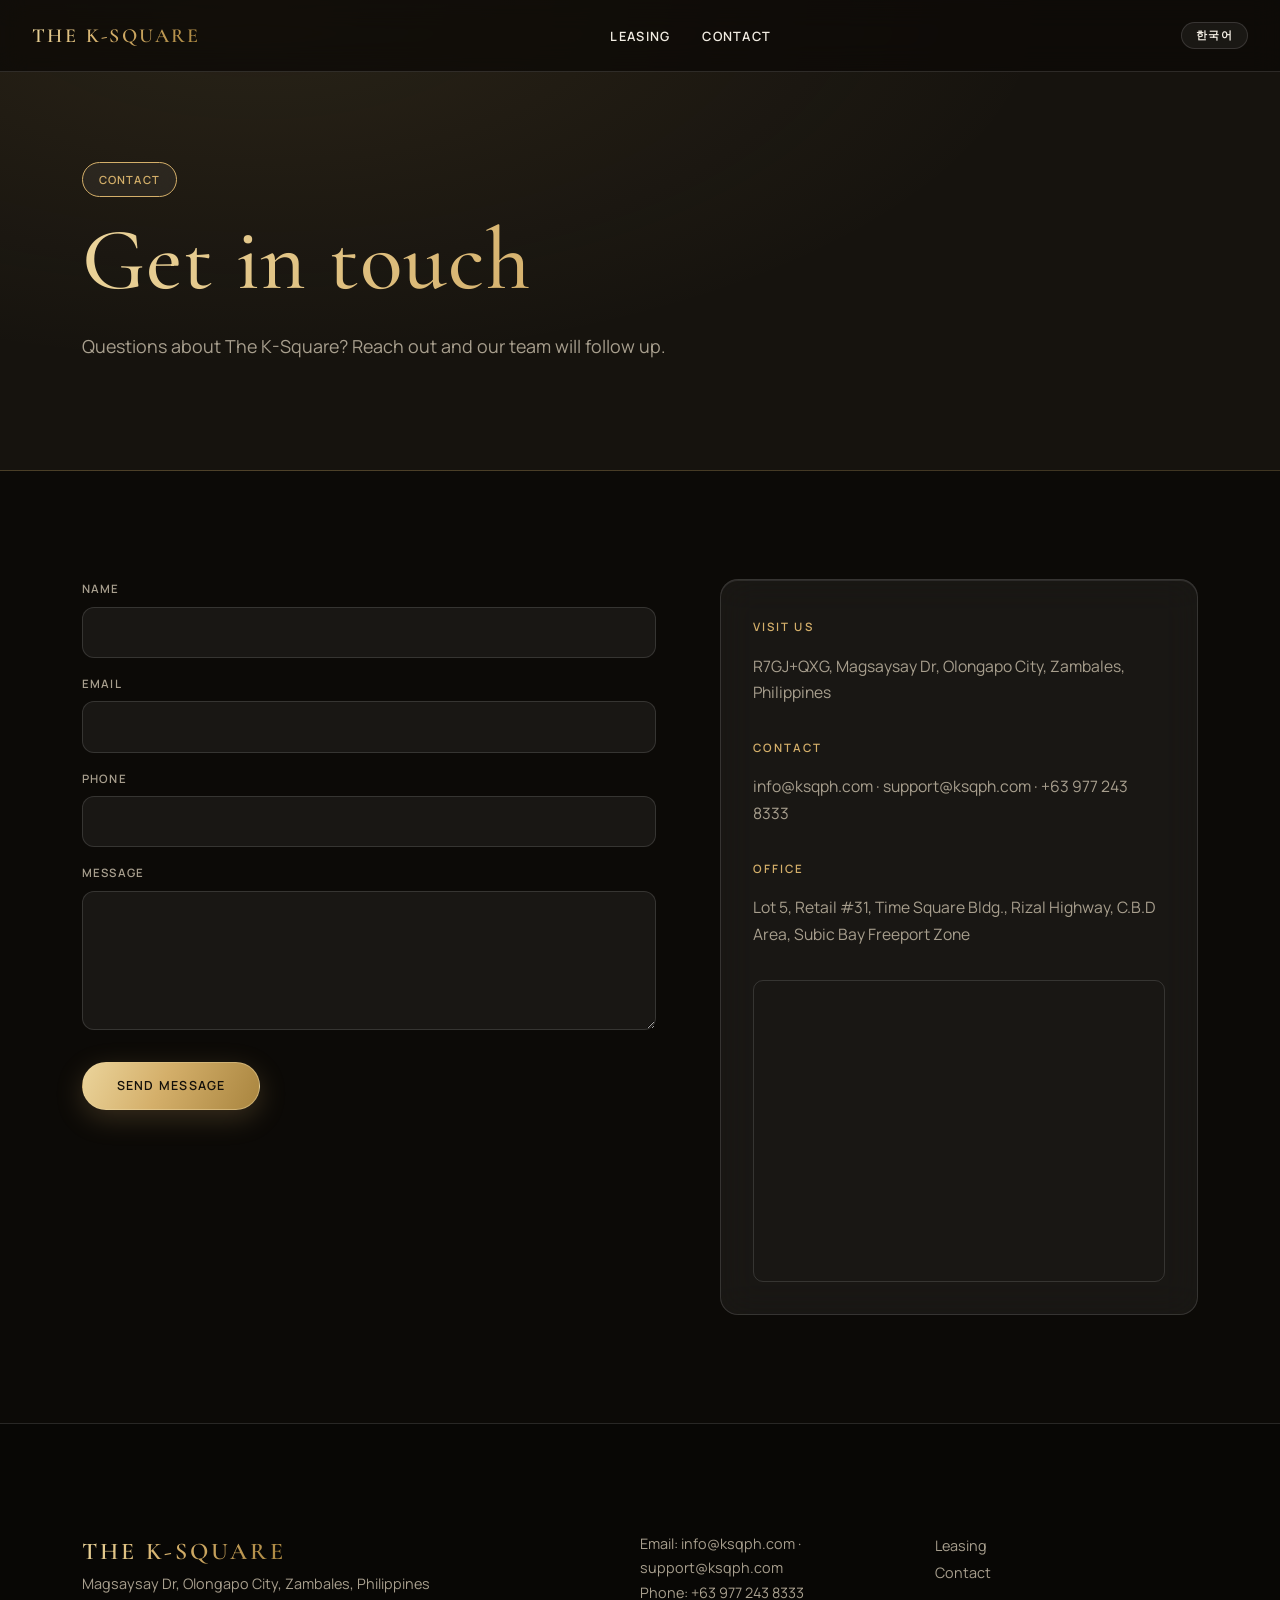
==== commit 5ff555ab: "Update contact emails to info@ksqph.com + support@ksqph.com Co-Authored-By: Claude Opus 4.8 <noreply" ====
--- a/contact.html
+++ b/contact.html
@@ -55,7 +55,7 @@
         <span class="label" data-i18n="contact.visit">Visit Us</span>
         <p data-i18n="contact.address">R7GJ+QXG, Magsaysay Dr, Olongapo City, Zambales, Philippines</p>
         <span class="label" data-i18n="contact.contact">Contact</span>
-        <p data-i18n="contact.details">hello@thek-square.ph · +63 977 243 8333</p>
+        <p data-i18n="contact.details">info@ksqph.com · support@ksqph.com · +63 977 243 8333</p>
         <span class="label" data-i18n="contact.office">Office</span>
         <p data-i18n="contact.office.address">Lot 5, Retail #31, Time Square Bldg., Rizal Highway, C.B.D Area, Subic Bay Freeport Zone</p>
         <div class="location__map">
@@ -72,7 +72,7 @@
   <footer class="footer">
     <div class="container footer__grid">
       <div><span class="nav__logo">THE K-SQUARE</span><p data-i18n="footer.address">Magsaysay Dr, Olongapo City, Zambales, Philippines</p></div>
-      <div><p data-i18n="footer.email">Email: hello@thek-square.ph</p><p data-i18n="footer.phone">Phone: +63 977 243 8333</p></div>
+      <div><p data-i18n="footer.email">Email: info@ksqph.com · support@ksqph.com</p><p data-i18n="footer.phone">Phone: +63 977 243 8333</p></div>
       <div><a href="leasing.html" data-i18n="nav.leasing">Leasing</a><br><!-- HIDDEN(investing): unhide to restore --><!--<a href="investing.html" data-i18n="nav.investing">Investing</a><br>--><a href="contact.html" data-i18n="nav.contact">Contact</a></div>
     </div>
   </footer>
--- a/css/base.css
+++ b/css/base.css
@@ -17,6 +17,10 @@
   font-weight: 500;
   line-height: 1.08;
   letter-spacing: 0.01em;
+  /* Korean breaks between any characters by default, which orphans syllables
+     (e.g. "더 케이스퀘어" -> "...퀘" / "어"). keep-all breaks only at spaces.
+     No effect on English/Latin text. */
+  word-break: keep-all;
 }
 
 /* Champagne-gold display headline (per brand reference) */
@@ -42,6 +46,7 @@
   font-size: clamp(1.15rem, 1.9vw, 1.5rem);
   line-height: 1.25;
   color: var(--color-ink);
+  word-break: keep-all;
 }
 
 p { font-size: clamp(0.98rem, 1.05vw, 1.1rem); max-width: 62ch; color: var(--color-ink-muted); }
--- a/css/components.css
+++ b/css/components.css
@@ -176,8 +176,14 @@
   mix-blend-mode: multiply;       /* lets the mat tint the white CAD background */
 }
 .plan-card__meta { display: flex; align-items: baseline; justify-content: space-between; gap: var(--space-sm); }
-.plan-card__area { font-family: var(--font-body); font-weight: 700; font-size: 0.95rem; color: var(--color-accent); }
+.plan-card__area { font-family: var(--font-body); font-weight: 700; font-size: 0.95rem; color: var(--color-accent); white-space: nowrap; }
 .plan-card__zone { font-family: var(--font-display); font-weight: 600; font-size: 1.5rem; color: var(--color-ink); }
+/* On phones the zone name + area don't share a row well ("1F · K-Fun & Trend" wraps and
+   "464 sqm" splits), so stack them: full-width zone on top, area beneath. */
+@media (max-width: 768px) {
+  .plan-card__meta { flex-direction: column; align-items: flex-start; gap: 0.25rem; }
+  .plan-card__zone { font-size: 1.3rem; }
+}
 
 /* ---------- Stats strip ---------- */
 .stats {
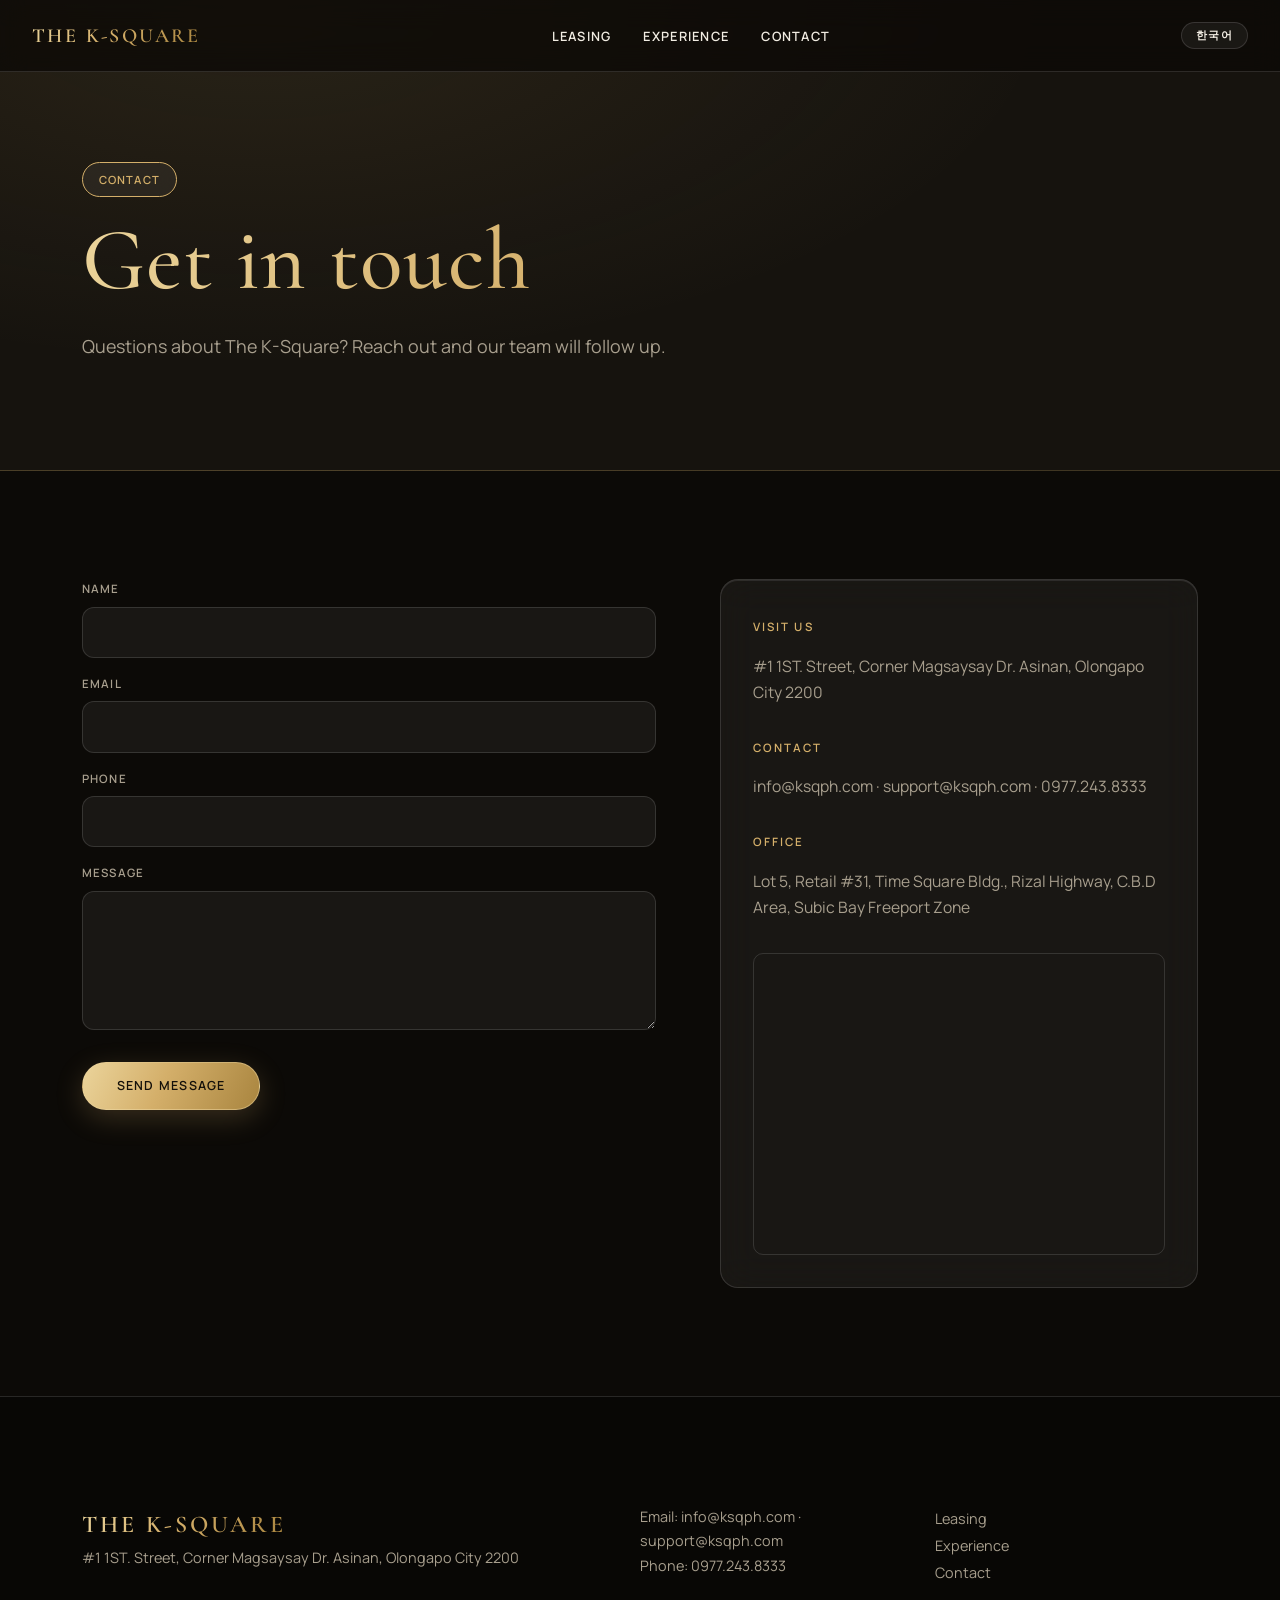
==== commit fc7a4b8f: "Simplify hero, update address/phone, add Experience gallery page Co-Authored-By: Claude Opus 4.8 <no" ====
--- a/contact.html
+++ b/contact.html
@@ -22,6 +22,7 @@
       <!-- HIDDEN(investing): unhide to restore the Investing nav link
       <li><a href="investing.html" data-i18n="nav.investing">Investing</a></li>
       -->
+      <li><a href="experience.html" data-i18n="nav.experience">Experience</a></li>
       <li><a href="contact.html" data-i18n="nav.contact">Contact</a></li>
     </ul>
     <div class="nav__actions">
@@ -53,14 +54,14 @@
       </div>
       <div class="contact__details reveal reveal--stagger-1">
         <span class="label" data-i18n="contact.visit">Visit Us</span>
-        <p data-i18n="contact.address">R7GJ+QXG, Magsaysay Dr, Olongapo City, Zambales, Philippines</p>
+        <p data-i18n="contact.address">#1 1ST. Street, Corner Magsaysay Dr. Asinan, Olongapo City 2200</p>
         <span class="label" data-i18n="contact.contact">Contact</span>
-        <p data-i18n="contact.details">info@ksqph.com · support@ksqph.com · +63 977 243 8333</p>
+        <p data-i18n="contact.details">info@ksqph.com · support@ksqph.com · 0977.243.8333</p>
         <span class="label" data-i18n="contact.office">Office</span>
         <p data-i18n="contact.office.address">Lot 5, Retail #31, Time Square Bldg., Rizal Highway, C.B.D Area, Subic Bay Freeport Zone</p>
         <div class="location__map">
           <iframe
-            src="https://maps.google.com/maps?q=R7GJ%2BQXG+Magsaysay+Dr%2C+Olongapo+City%2C+Zambales&output=embed"
+            src="https://maps.google.com/maps?q=1st+Street+corner+Magsaysay+Drive%2C+Asinan%2C+Olongapo+City%2C+2200%2C+Philippines&output=embed"
             width="100%" height="300" style="border:0;" loading="lazy"
             referrerpolicy="no-referrer-when-downgrade"
             title="Map of The K-Square location"></iframe>
@@ -71,9 +72,9 @@
 
   <footer class="footer">
     <div class="container footer__grid">
-      <div><span class="nav__logo">THE K-SQUARE</span><p data-i18n="footer.address">Magsaysay Dr, Olongapo City, Zambales, Philippines</p></div>
-      <div><p data-i18n="footer.email">Email: info@ksqph.com · support@ksqph.com</p><p data-i18n="footer.phone">Phone: +63 977 243 8333</p></div>
-      <div><a href="leasing.html" data-i18n="nav.leasing">Leasing</a><br><!-- HIDDEN(investing): unhide to restore --><!--<a href="investing.html" data-i18n="nav.investing">Investing</a><br>--><a href="contact.html" data-i18n="nav.contact">Contact</a></div>
+      <div><span class="nav__logo">THE K-SQUARE</span><p data-i18n="footer.address">#1 1ST. Street, Corner Magsaysay Dr. Asinan, Olongapo City 2200</p></div>
+      <div><p data-i18n="footer.email">Email: info@ksqph.com · support@ksqph.com</p><p data-i18n="footer.phone">Phone: 0977.243.8333</p></div>
+      <div><a href="leasing.html" data-i18n="nav.leasing">Leasing</a><br><!-- HIDDEN(investing): unhide to restore --><!--<a href="investing.html" data-i18n="nav.investing">Investing</a><br>--><a href="experience.html" data-i18n="nav.experience">Experience</a><br><a href="contact.html" data-i18n="nav.contact">Contact</a></div>
     </div>
   </footer>
 
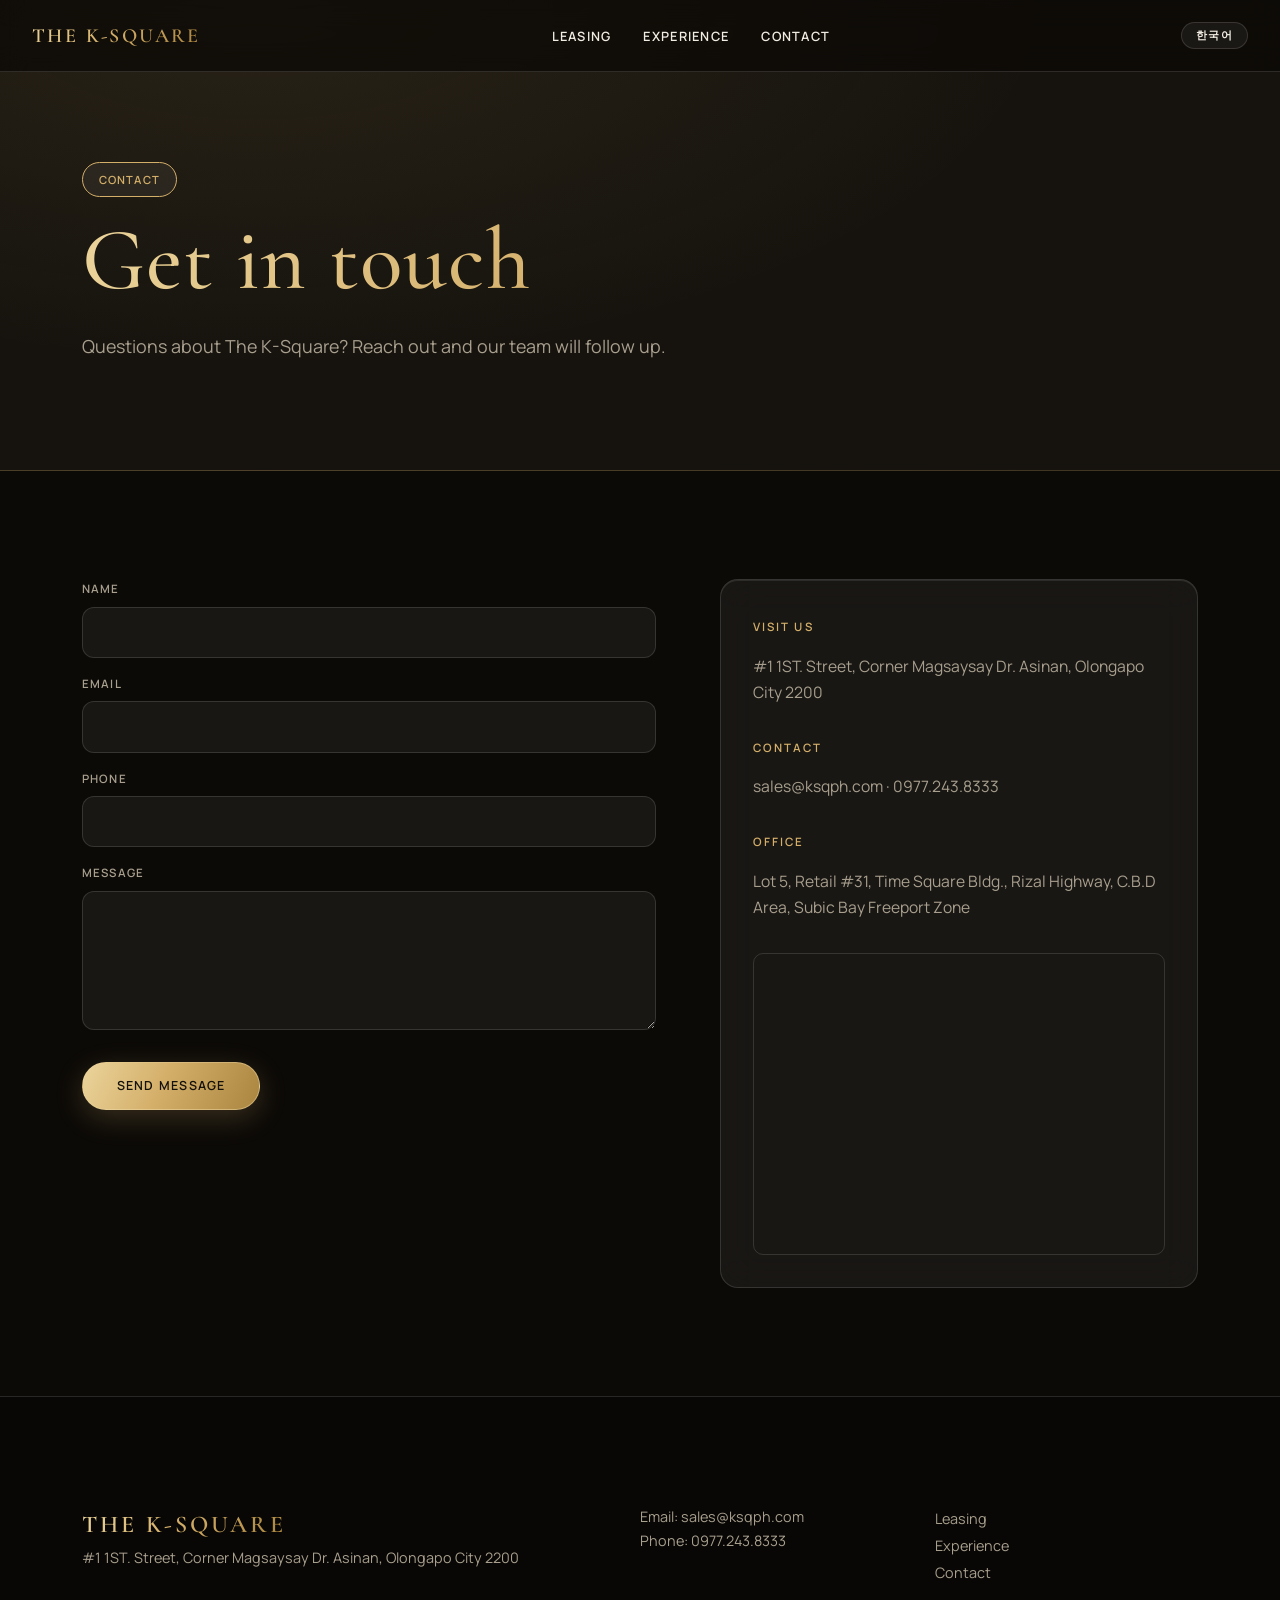
==== commit ff0d2ad5: "feat: leasing hero CTA button; site email -> sales@ksqph.com Co-Authored-By: Claude Opus 4.8 <norepl" ====
--- a/contact.html
+++ b/contact.html
@@ -56,7 +56,7 @@
         <span class="label" data-i18n="contact.visit">Visit Us</span>
         <p data-i18n="contact.address">#1 1ST. Street, Corner Magsaysay Dr. Asinan, Olongapo City 2200</p>
         <span class="label" data-i18n="contact.contact">Contact</span>
-        <p data-i18n="contact.details">info@ksqph.com · support@ksqph.com · 0977.243.8333</p>
+        <p data-i18n="contact.details">sales@ksqph.com · 0977.243.8333</p>
         <span class="label" data-i18n="contact.office">Office</span>
         <p data-i18n="contact.office.address">Lot 5, Retail #31, Time Square Bldg., Rizal Highway, C.B.D Area, Subic Bay Freeport Zone</p>
         <div class="location__map">
@@ -73,7 +73,7 @@
   <footer class="footer">
     <div class="container footer__grid">
       <div><span class="nav__logo">THE K-SQUARE</span><p data-i18n="footer.address">#1 1ST. Street, Corner Magsaysay Dr. Asinan, Olongapo City 2200</p></div>
-      <div><p data-i18n="footer.email">Email: info@ksqph.com · support@ksqph.com</p><p data-i18n="footer.phone">Phone: 0977.243.8333</p></div>
+      <div><p data-i18n="footer.email">Email: sales@ksqph.com</p><p data-i18n="footer.phone">Phone: 0977.243.8333</p></div>
       <div><a href="leasing.html" data-i18n="nav.leasing">Leasing</a><br><!-- HIDDEN(investing): unhide to restore --><!--<a href="investing.html" data-i18n="nav.investing">Investing</a><br>--><a href="experience.html" data-i18n="nav.experience">Experience</a><br><a href="contact.html" data-i18n="nav.contact">Contact</a></div>
     </div>
   </footer>
--- a/css/components.css
+++ b/css/components.css
@@ -414,3 +414,15 @@
   background-clip: text;
   color: transparent;
 }
+
+/* ---------- Page hero (shared by leasing / investing / contact / experience) ----------
+   Lives here rather than in each page stylesheet so every page that uses the
+   .page-hero markup clears the fixed nav. */
+.page-hero {
+  padding: clamp(8rem, 18vh, 12rem) 0 var(--space-xl);
+  background:
+    radial-gradient(ellipse at 20% 0%, rgba(212, 175, 106, 0.10) 0%, rgba(212, 175, 106, 0) 55%),
+    var(--color-stone);
+  border-bottom: 1px solid var(--color-line);
+}
+.page-hero h1 { margin: var(--space-sm) 0 var(--space-sm); }
--- a/css/contact.css
+++ b/css/contact.css
@@ -1,11 +1,4 @@
-.page-hero {
-  padding: clamp(8rem, 18vh, 12rem) 0 var(--space-xl);
-  background:
-    radial-gradient(ellipse at 20% 0%, rgba(212, 175, 106, 0.10) 0%, rgba(212, 175, 106, 0) 55%),
-    var(--color-stone);
-  border-bottom: 1px solid var(--color-line);
-}
-.page-hero h1 { margin: var(--space-sm) 0 var(--space-sm); }
+/* .page-hero now lives in components.css (shared by all page-hero pages) */
 
 .contact__grid { display: grid; grid-template-columns: 1fr; gap: var(--space-lg); align-items: start; }
 @media (min-width: 769px) { .contact__grid { grid-template-columns: 1.2fr 1fr; } }
